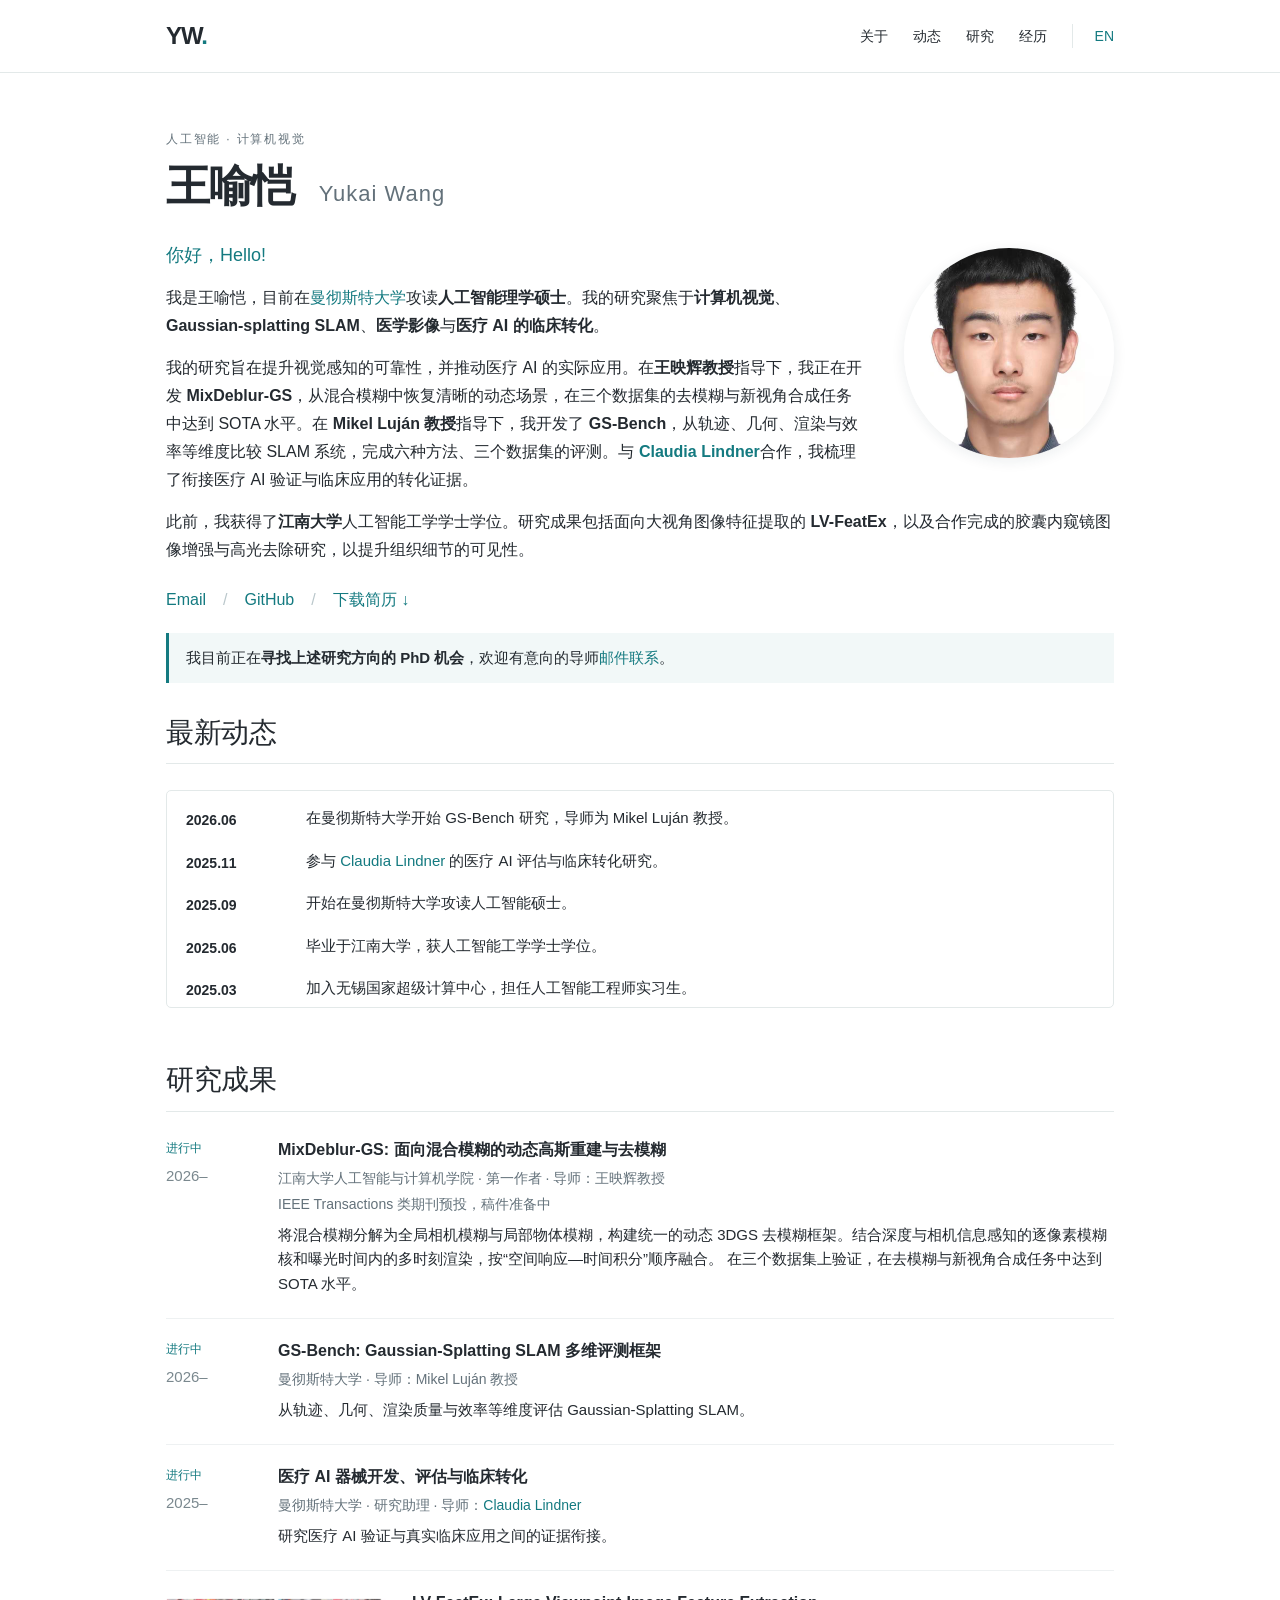
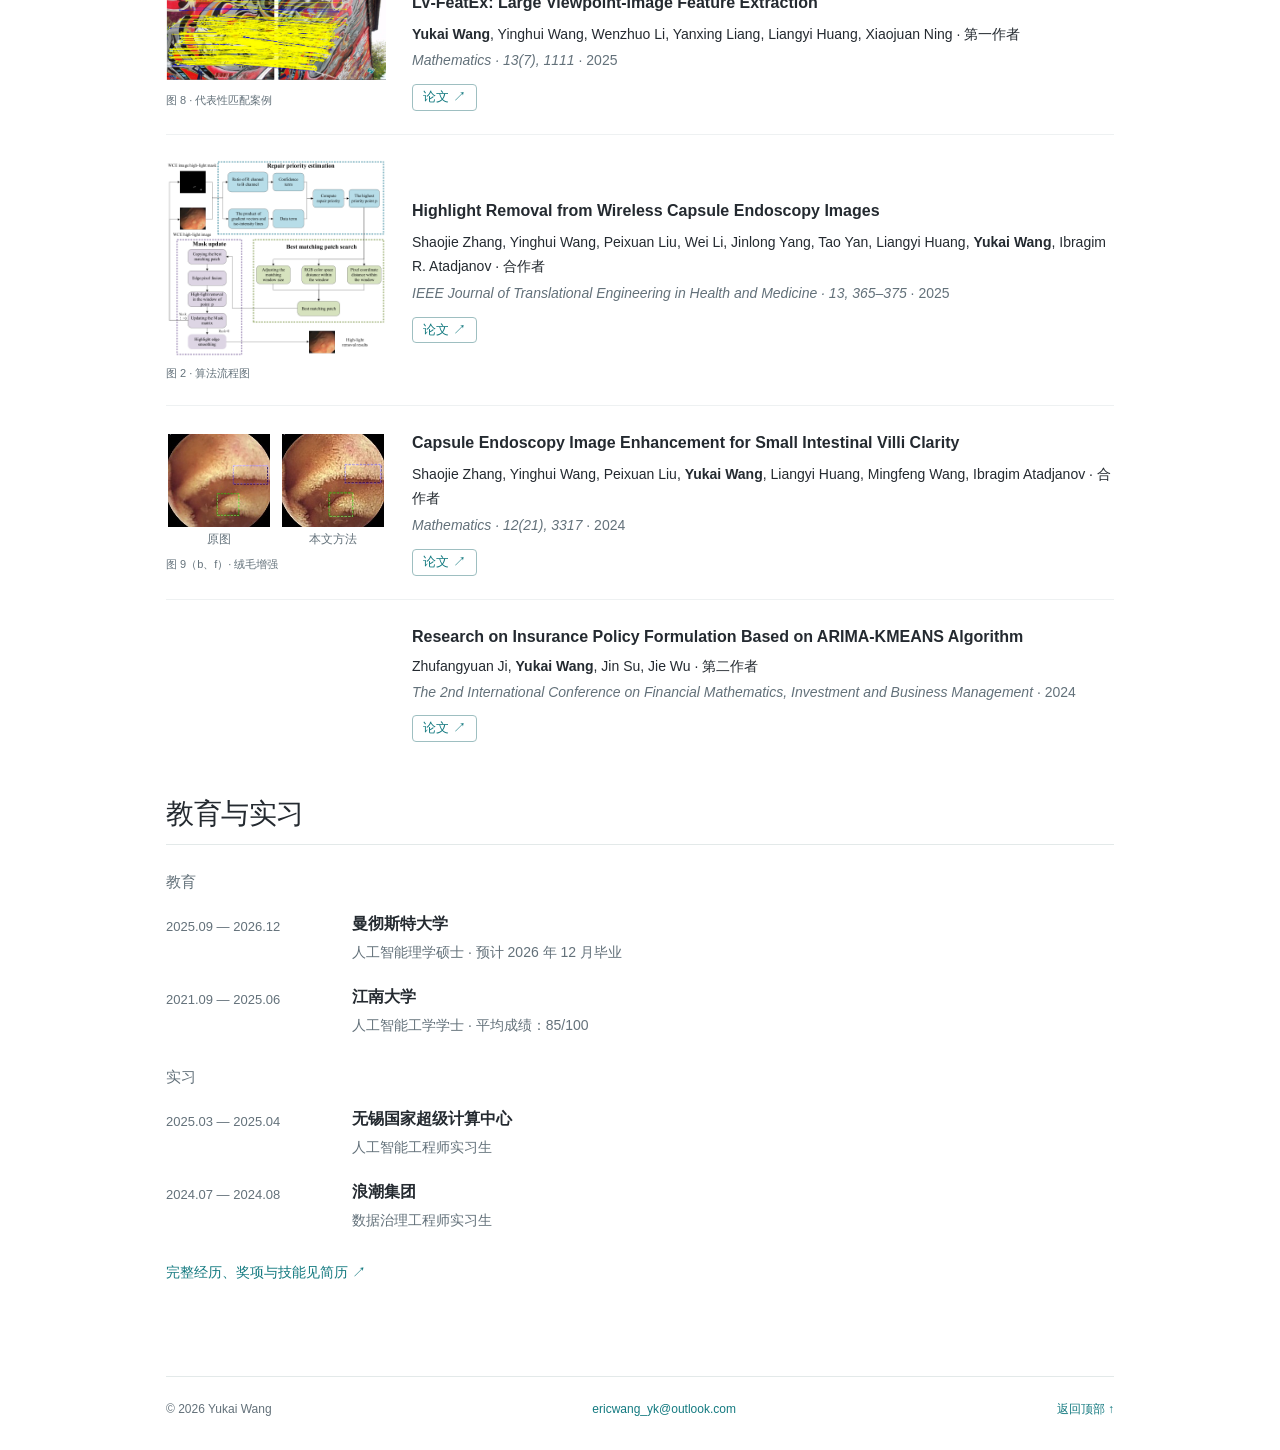
==== zh.html @ 750ab18e "Add ongoing MixDeblur-GS research and update education" ====
<!doctype html>
<html lang="zh-CN"><head><meta charset="utf-8"><meta name="viewport" content="width=device-width, initial-scale=1"><title>王喻恺 | 人工智能</title><meta name="description" content="王喻恺，曼彻斯特大学人工智能硕士在读。研究方向包括计算机视觉、SLAM 评测及医疗 AI。"><meta name="author" content="Yukai Wang"><meta name="theme-color" content="#ffffff"><link rel="icon" href="favicon.svg" type="image/svg+xml"><link rel="stylesheet" href="style.css"><link rel="alternate" hreflang="en" href="https://ericwangyk.github.io/"><link rel="alternate" hreflang="zh-CN" href="https://ericwangyk.github.io/zh.html"><link rel="canonical" href="https://ericwangyk.github.io/zh.html"></head>
<body><a class="skip" href="#main">跳转至正文</a><header class="topbar"><nav aria-label="主导航"><a class="wordmark" href="#about">YW<span>.</span></a><div class="navlinks"><a href="#about">关于</a><a href="#news">动态</a><a href="#publications">研究</a><a href="#experience">经历</a><a class="language" href="index.html" lang="en" aria-label="Switch to English">EN</a></div></nav></header><main id="main"><section id="about" class="intro"><div class="heading"><p class="eyebrow">人工智能 · 计算机视觉</p><h1><strong>王喻恺</strong> <span class="native">Yukai Wang</span></h1></div>
 <img class="portrait" src="portrait.jpg" alt="王喻恺的照片" width="210" height="210">
 <div class="bio"><p class="hello">你好，Hello!</p><p>我是王喻恺，目前在<a href="https://www.manchester.ac.uk/">曼彻斯特大学</a>攻读<strong>人工智能理学硕士</strong>。我的研究聚焦于<strong>计算机视觉</strong>、<strong>Gaussian-splatting SLAM</strong>、<strong>医学影像</strong>与<strong>医疗 AI 的临床转化</strong>。</p>
 <p>我的研究旨在提升视觉感知的可靠性，并推动医疗 AI 的实际应用。在<strong>王映辉教授</strong>指导下，我正在开发 <strong>MixDeblur-GS</strong>，从混合模糊中恢复清晰的动态场景，在三个数据集的去模糊与新视角合成任务中达到 SOTA 水平。在 <strong>Mikel Luján 教授</strong>指导下，我开发了 <strong>GS-Bench</strong>，从轨迹、几何、渲染与效率等维度比较 SLAM 系统，完成六种方法、三个数据集的评测。与 <strong><a href="https://personalpages.manchester.ac.uk/staff/claudia.lindner/">Claudia Lindner</a></strong>合作，我梳理了衔接医疗 AI 验证与临床应用的转化证据。</p>
 <p>此前，我获得了<strong>江南大学</strong>人工智能工学学士学位。研究成果包括面向大视角图像特征提取的 <strong>LV-FeatEx</strong>，以及合作完成的胶囊内窥镜图像增强与高光去除研究，以提升组织细节的可见性。</p></div>
 <div class="contact"><a href="mailto:ericwang_yk@outlook.com">Email</a><span>/</span><a href="https://github.com/Ericwangyk">GitHub</a><span>/</span><a href="Yukai_Wang.pdf" download>下载简历 <span aria-hidden="true">↓</span></a></div>
 <p class="phd-notice">我目前正在<strong>寻找上述研究方向的 PhD 机会</strong>，欢迎有意向的导师<a href="mailto:ericwang_yk@outlook.com">邮件联系</a>。</p></section><section id="news"><h2>最新动态</h2><div class="news-list" tabindex="0" role="region" aria-label="最新动态，可上下滚动"><div class="news-row"><time>2026.06</time><p>在曼彻斯特大学开始 GS-Bench 研究，导师为 Mikel Luján 教授。</p></div><div class="news-row"><time>2025.11</time><p>参与 <a href="https://personalpages.manchester.ac.uk/staff/claudia.lindner/">Claudia Lindner</a> 的医疗 AI 评估与临床转化研究。</p></div><div class="news-row"><time>2025.09</time><p>开始在曼彻斯特大学攻读人工智能硕士。</p></div><div class="news-row"><time>2025.06</time><p>毕业于江南大学，获人工智能工学学士学位。</p></div><div class="news-row"><time>2025.03</time><p>加入无锡国家超级计算中心，担任人工智能工程师实习生。</p></div><div class="news-row"><time>2024.07</time><p>加入浪潮集团，担任数据治理工程师实习生。</p></div></div></section><section id="publications"><h2>研究成果</h2><span id="research" class="anchor"></span><article class="publication"><div class="research-label"><span>进行中</span><time>2026–</time></div><div><h3>MixDeblur-GS: 面向混合模糊的动态高斯重建与去模糊</h3><p class="meta">江南大学人工智能与计算机学院 · 第一作者 · 导师：王映辉教授</p><p class="meta">IEEE Transactions 类期刊预投，稿件准备中</p><p class="research-brief">将混合模糊分解为全局相机模糊与局部物体模糊，构建统一的动态 3DGS 去模糊框架。结合深度与相机信息感知的逐像素模糊核和曝光时间内的多时刻渲染，按“空间响应—时间积分”顺序融合。 在三个数据集上验证，在去模糊与新视角合成任务中达到 SOTA 水平。</p></div></article><article class="publication"><div class="research-label"><span>进行中</span><time>2026–</time></div><div><h3>GS-Bench: Gaussian-Splatting SLAM 多维评测框架</h3><p class="meta">曼彻斯特大学 · 导师：Mikel Luján 教授</p><p class="research-brief">从轨迹、几何、渲染质量与效率等维度评估 Gaussian-Splatting SLAM。</p></div></article><article class="publication"><div class="research-label"><span>进行中</span><time>2025–</time></div><div><h3>医疗 AI 器械开发、评估与临床转化</h3><p class="meta">曼彻斯特大学 · 研究助理 · 导师：<a href="https://personalpages.manchester.ac.uk/staff/claudia.lindner/">Claudia Lindner</a></p><p class="research-brief">研究医疗 AI 验证与真实临床应用之间的证据衔接。</p></div></article><article class="publication illustrated"><figure class="paper-figure"><a href="lv-featex.png" target="_blank" rel="noopener" aria-label="查看大图：不同视角下的特征匹配"><img src="lv-teaser.png" alt="LV-FeatEx 在不同视角下匹配同一涂鸦场景" loading="lazy" width="550" height="205"></a><figcaption><a href="https://www.mdpi.com/2227-7390/13/7/1111">图 8 · 代表性匹配案例</a></figcaption></figure><div><h3><a href="https://doi.org/10.3390/math13071111">LV-FeatEx: Large Viewpoint-Image Feature Extraction</a></h3><p class="authors"><strong>Yukai Wang</strong>, Yinghui Wang, Wenzhuo Li, Yanxing Liang, Liangyi Huang, Xiaojuan Ning · 第一作者</p><p class="meta"><em>Mathematics · 13(7), 1111</em> · 2025</p><a class="paper-link" href="https://doi.org/10.3390/math13071111">论文 ↗</a></div></article><article class="publication illustrated"><figure class="paper-figure"><a href="highlight-flow.png" target="_blank" rel="noopener" aria-label="查看大图：内窥镜高光去除方法对比"><img src="highlight-flow.png" alt="胶囊内窥镜高光去除算法流程图" loading="lazy" width="1016" height="912"></a><figcaption><a href="https://doi.org/10.1109/JTEHM.2025.3591236">图 2 · 算法流程图</a></figcaption></figure><div><h3><a href="https://doi.org/10.1109/JTEHM.2025.3591236">Highlight Removal from Wireless Capsule Endoscopy Images</a></h3><p class="authors">Shaojie Zhang, Yinghui Wang, Peixuan Liu, Wei Li, Jinlong Yang, Tao Yan, Liangyi Huang, <strong>Yukai Wang</strong>, Ibragim R. Atadjanov · 合作者</p><p class="meta"><em>IEEE Journal of Translational Engineering in Health and Medicine · 13, 365–375</em> · 2025</p><a class="paper-link" href="https://doi.org/10.1109/JTEHM.2025.3591236">论文 ↗</a></div></article><article class="publication illustrated"><figure class="paper-figure"><a href="villi.png" target="_blank" rel="noopener" aria-label="查看大图：小肠绒毛原始图像与增强结果"><span class="preview-pair"><span class="preview-panel"><img src="villi-before.png" alt="原图" loading="lazy"><span>原图</span></span><span class="preview-panel"><img src="villi-after.png" alt="本文方法" loading="lazy"><span>本文方法</span></span></span></a><figcaption><a href="https://doi.org/10.3390/math12213317">图 9（b、f）· 绒毛增强</a></figcaption></figure><div><h3><a href="https://www.mdpi.com/2227-7390/12/21/3317">Capsule Endoscopy Image Enhancement for Small Intestinal Villi Clarity</a></h3><p class="authors">Shaojie Zhang, Yinghui Wang, Peixuan Liu, <strong>Yukai Wang</strong>, Liangyi Huang, Mingfeng Wang, Ibragim Atadjanov · 合作者</p><p class="meta"><em>Mathematics · 12(21), 3317</em> · 2024</p><a class="paper-link" href="https://www.mdpi.com/2227-7390/12/21/3317">论文 ↗</a></div></article><article class="publication text-only"><div><h3><a href="https://doi.org/10.54097/491e2j22">Research on Insurance Policy Formulation Based on ARIMA-KMEANS Algorithm</a></h3><p class="authors">Zhufangyuan Ji, <strong>Yukai Wang</strong>, Jin Su, Jie Wu · 第二作者</p><p class="meta"><em>The 2nd International Conference on Financial Mathematics, Investment and Business Management</em> · 2024</p><a class="paper-link" href="https://doi.org/10.54097/491e2j22">论文 ↗</a></div></article></section><section id="experience"><h2>教育与实习</h2><h3 class="group-heading">教育</h3><article class="timeline-row compact"><time>2025.09 — 2026.12</time><div><h3>曼彻斯特大学</h3><p class="meta">人工智能理学硕士 · 预计 2026 年 12 月毕业</p></div></article><article class="timeline-row compact"><time>2021.09 — 2025.06</time><div><h3>江南大学</h3><p class="meta">人工智能工学学士 · 平均成绩：85/100</p></div></article><h3 class="group-heading">实习</h3><article class="timeline-row compact"><time>2025.03 — 2025.04</time><div><h3>无锡国家超级计算中心</h3><p class="meta">人工智能工程师实习生</p></div></article><article class="timeline-row compact"><time>2024.07 — 2024.08</time><div><h3>浪潮集团</h3><p class="meta">数据治理工程师实习生</p></div></article><p class="cv-note"><a href="Yukai_Wang.pdf">完整经历、奖项与技能见简历 ↗</a></p></section></main><footer><span>© 2026 Yukai Wang</span><a href="mailto:ericwang_yk@outlook.com">ericwang_yk@outlook.com</a><a href="#about">返回顶部 ↑</a></footer></body></html>
---- style.css ----
:root{--ink:#242a30;--muted:#63717a;--accent:#147a80;--line:#e3e9e9;--soft:#f2f8f8}*{box-sizing:border-box}html{scroll-behavior:smooth;scroll-padding-top:100px}body{margin:0;background:white;color:var(--ink);font-family:-apple-system,BlinkMacSystemFont,"Segoe UI",Arial,"PingFang SC","Microsoft YaHei",sans-serif;font-size:16px;line-height:1.75}a{color:var(--accent);text-decoration:none;text-underline-offset:4px}a:hover{text-decoration:underline}a:focus-visible,summary:focus-visible{outline:2px solid var(--accent);outline-offset:5px;border-radius:2px}.topbar{position:sticky;top:0;background:rgba(255,255,255,.97);border-bottom:1px solid var(--line);z-index:10}.topbar nav{max-width:1020px;margin:auto;padding:15px 36px;display:flex;justify-content:space-between;align-items:center;gap:24px}.wordmark{font-size:24px;font-weight:750;letter-spacing:-1px;color:var(--ink)}.wordmark span{color:var(--accent)}.navlinks{display:flex;gap:25px;align-items:center}.navlinks a{font-size:14px;color:var(--ink)}.navlinks .language{color:var(--accent);border-left:1px solid var(--line);padding-left:22px}main{max-width:1020px;margin:auto;padding:56px 36px 38px}section{margin-bottom:54px}h1{font-size:44px;font-weight:350;line-height:1.25;letter-spacing:-1.4px;margin:8px 0 27px}h1 strong{font-weight:700}.native{font-size:22px;letter-spacing:1px;color:var(--muted);font-weight:400;margin-left:14px}.eyebrow{font-size:12px;letter-spacing:1.8px;color:var(--muted);margin:0}h2{font-size:28px;line-height:1.3;font-weight:500;letter-spacing:-.5px;margin:0 0 26px;padding-bottom:12px;border-bottom:1px solid var(--line)}h3{font-size:17px;line-height:1.5;font-weight:650;margin:0 0 5px}p{margin:0 0 14px}.portrait{float:right;width:210px;height:210px;object-fit:cover;object-position:center 28%;border-radius:50%;margin:8px 0 25px 38px;box-shadow:0 3px 14px #172d3915}.hello{color:var(--accent);font-size:18px;margin-bottom:12px}.bio strong{font-weight:600}.contact{clear:both;display:flex;gap:17px;align-items:center;padding:8px 0 19px}.contact>span{color:#bac7cb}.opportunity{background:var(--soft);border-left:3px solid var(--accent);padding:14px 19px;font-size:15px;margin:0}.research-row{display:grid;grid-template-columns:158px 1fr;gap:28px;margin-bottom:31px}.row-aside{padding-top:4px}.tag{display:block;color:var(--accent);font-size:16px;font-weight:650;margin-bottom:8px}.row-aside time,time{font-size:13px;color:var(--muted);white-space:nowrap}.research-row p{margin-bottom:9px}.meta{color:var(--muted);font-size:14px;line-height:1.65}.research-row .meta{margin-bottom:12px}.publication{display:grid;grid-template-columns:68px 1fr;gap:18px;padding:0 0 23px;margin-bottom:23px;border-bottom:1px solid #eef1f2}.publication:last-child{border:0;margin-bottom:0;padding-bottom:0}.publication time{font-size:17px;color:#7a888e;padding-top:1px}.publication h3 a{color:var(--ink)}.publication h3 a:hover{color:var(--accent)}.publication p{margin:3px 0}.authors{font-size:14px}.paper-link{display:inline-block;border:1px solid #9ebfc1;border-radius:4px;padding:1px 10px;font-size:12px;margin-top:8px}.timeline-row{display:grid;grid-template-columns:158px 1fr;gap:28px;margin-bottom:27px}.timeline-row time{padding-top:4px}.timeline-row p{margin-bottom:5px}.role{color:var(--accent);font-size:14px}details{font-size:14px;color:var(--muted);margin-top:8px}summary{width:fit-content;cursor:pointer;color:var(--accent)}details p{margin-top:8px!important}.awards{padding-left:21px}.awards li{padding-left:5px;margin-bottom:10px}.skills{display:grid;grid-template-columns:1fr 1fr;gap:30px}.skills h3{font-size:15px;color:var(--muted);font-weight:500}.skills p{margin:4px 0}footer{max-width:948px;border-top:1px solid var(--line);margin:0 auto;padding:22px 0 30px;display:flex;justify-content:space-between;gap:15px;color:var(--muted);font-size:12px}.skip{position:fixed;left:10px;top:-80px;padding:12px;background:white;z-index:20}.skip:focus{top:10px}::selection{background:#c7e5e5}@media(max-width:720px){.topbar nav{padding:12px 22px;gap:14px}.navlinks{gap:16px}.navlinks .language{padding-left:14px}main{padding:36px 24px 15px}h1{font-size:36px}.native{font-size:18px}.portrait{width:152px;height:152px;margin-left:23px}.research-row,.timeline-row{grid-template-columns:1fr;gap:9px}.row-aside{display:flex;align-items:center;gap:18px}.tag{margin:0}.research-row{margin-bottom:32px}.timeline-row{margin-bottom:24px}section{margin-bottom:42px}footer{margin:0 24px;flex-wrap:wrap}.eyebrow{font-size:11px;letter-spacing:1.1px}}@media(max-width:460px){.navlinks{gap:12px}.navlinks a{font-size:12px}.navlinks .language{padding-left:11px}.wordmark{font-size:21px}.topbar nav{padding:12px 16px}.portrait{float:none;display:block;width:156px;height:156px;margin:0 0 23px}.heading{margin-bottom:15px}h1{margin-bottom:20px}.skills{grid-template-columns:1fr;gap:16px}h2{font-size:25px}.publication{grid-template-columns:44px 1fr;gap:12px}.opportunity{padding:12px 15px}.contact{gap:13px;font-size:15px}}@media(prefers-reduced-motion:reduce){html{scroll-behavior:auto}}@media print{.topbar,.skip,.contact,footer{display:none}main{padding:0}section{break-inside:avoid}a{color:inherit}body{font-size:11pt}}

/* Concise academic homepage */
.intro{margin-bottom:32px}.news-list{margin-bottom:4px}.news-row{display:grid;grid-template-columns:100px 1fr;gap:20px;margin-bottom:11px}.news-row time{font-size:14px;color:var(--ink);padding-top:2px}.news-row p{margin:0;font-size:15px;line-height:1.65}.research-label{display:flex;flex-direction:column;gap:3px}.research-label span{font-size:12px;color:var(--accent)}.research-label time{font-size:15px}.research-brief{font-size:15px;line-height:1.65;margin-top:7px!important}.publication{grid-template-columns:90px 1fr;gap:22px;padding-bottom:18px;margin-bottom:20px}.publication h3{font-size:16px}.group-heading{font-size:15px;color:var(--muted);font-weight:500;margin:24px 0 18px}.compact{margin-bottom:16px}.compact h3{font-size:16px}.cv-note{margin-top:23px;font-size:14px}.anchor{scroll-margin-top:100px}.paper-link{font-size:13px}
@media(max-width:460px){.news-row{grid-template-columns:68px 1fr;gap:14px}.news-row time{font-size:12px}.publication{grid-template-columns:55px 1fr;gap:14px}.research-label span{font-size:12px}.research-label time{font-size:13px}.news-row p{font-size:15px}}

/* Research profile and scrollable news */
.bio strong{font-weight:700}.phd-notice{clear:both;border-left:3px solid var(--accent);background:var(--soft);padding:12px 17px;margin:0 0 28px;font-size:15px}.news-list{max-height:218px;overflow-y:scroll;padding:15px 19px 6px;border:1px solid var(--line);border-radius:5px;scrollbar-width:thin;scrollbar-color:#8babad #f4f7f7;scrollbar-gutter:stable;overscroll-behavior-y:contain}.news-list:focus-visible{outline:2px solid var(--accent);outline-offset:4px}.news-row{margin-bottom:16px}.news-row time{font-weight:550}.news-list::-webkit-scrollbar{width:7px}.news-list::-webkit-scrollbar-thumb{background:#8babad;border-radius:8px}.news-list::-webkit-scrollbar-track{background:#f4f7f7}

/* Original-paper thumbnails, academic list layout */
.publication.illustrated{grid-template-columns:220px minmax(0,1fr);gap:26px;align-items:center;padding-bottom:23px;margin-bottom:25px}.paper-figure{margin:0;min-width:0}.paper-figure>a{display:flex;align-items:center;justify-content:center;height:146px;border:1px solid var(--line);border-radius:5px;background:#fff;overflow:hidden}.paper-figure img{width:100%;height:100%;object-fit:contain;padding:5px;transition:transform .18s ease}.paper-figure>a:hover img{transform:scale(1.025)}.paper-figure figcaption{font-size:11px;line-height:1.4;margin-top:6px}.paper-figure figcaption a{color:var(--muted)}.illustrated h3{line-height:1.5}.illustrated .authors{margin-top:7px}.illustrated .paper-link{margin-top:9px}@media(max-width:720px){.publication.illustrated{grid-template-columns:160px minmax(0,1fr);gap:18px}.paper-figure>a{height:116px}}@media(max-width:520px){.publication.illustrated{grid-template-columns:1fr;gap:14px}.paper-figure{width:min(100%,260px)}.paper-figure>a{height:165px}.paper-figure figcaption{font-size:12px}}@media(prefers-reduced-motion:reduce){.paper-figure img{transition:none}}

/* Representative results: large subjects, simple comparisons, no thumbnail card. */
.paper-figure>a{height:auto;min-height:90px;border:0;border-radius:0;overflow:visible;background:transparent}
.paper-figure img{display:block;width:100%;height:auto;padding:0;object-fit:contain}
.paper-figure>a:hover img{transform:none}
.preview-pair{display:grid;grid-template-columns:1fr 1fr;gap:8px;width:100%;align-items:start}
.preview-panel{display:block;text-align:center;min-width:0}
.preview-panel>span{display:block;margin-top:5px;font-size:12px;color:var(--muted);line-height:1.3}
.preview-panel img{aspect-ratio:1.14;object-fit:contain}
.paper-figure figcaption{margin-top:9px}
.publication.text-only{grid-template-columns:minmax(0,1fr);padding-left:246px}
@media(max-width:720px){.publication.text-only{padding-left:178px}}
@media(max-width:520px){.publication.text-only{padding-left:0}.paper-figure>a{height:auto;min-height:0}.paper-figure{width:min(100%,280px)}}
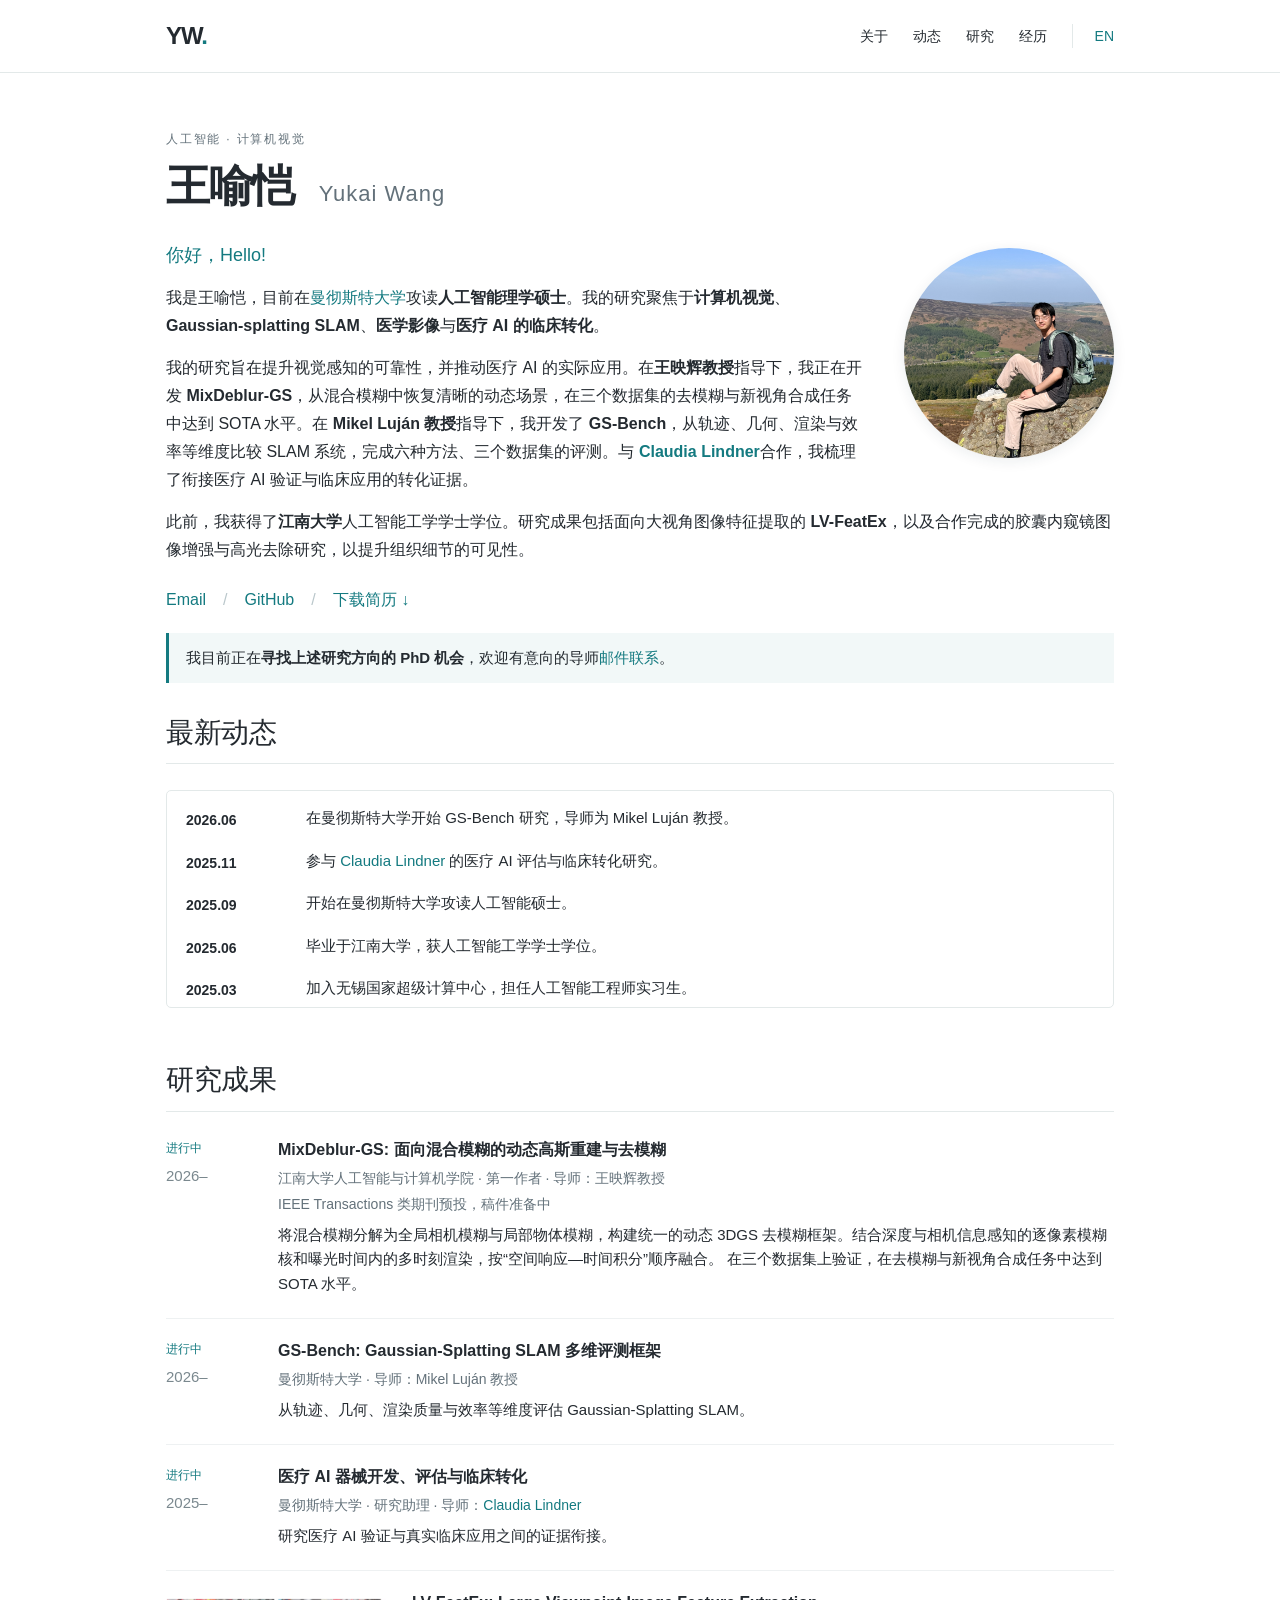
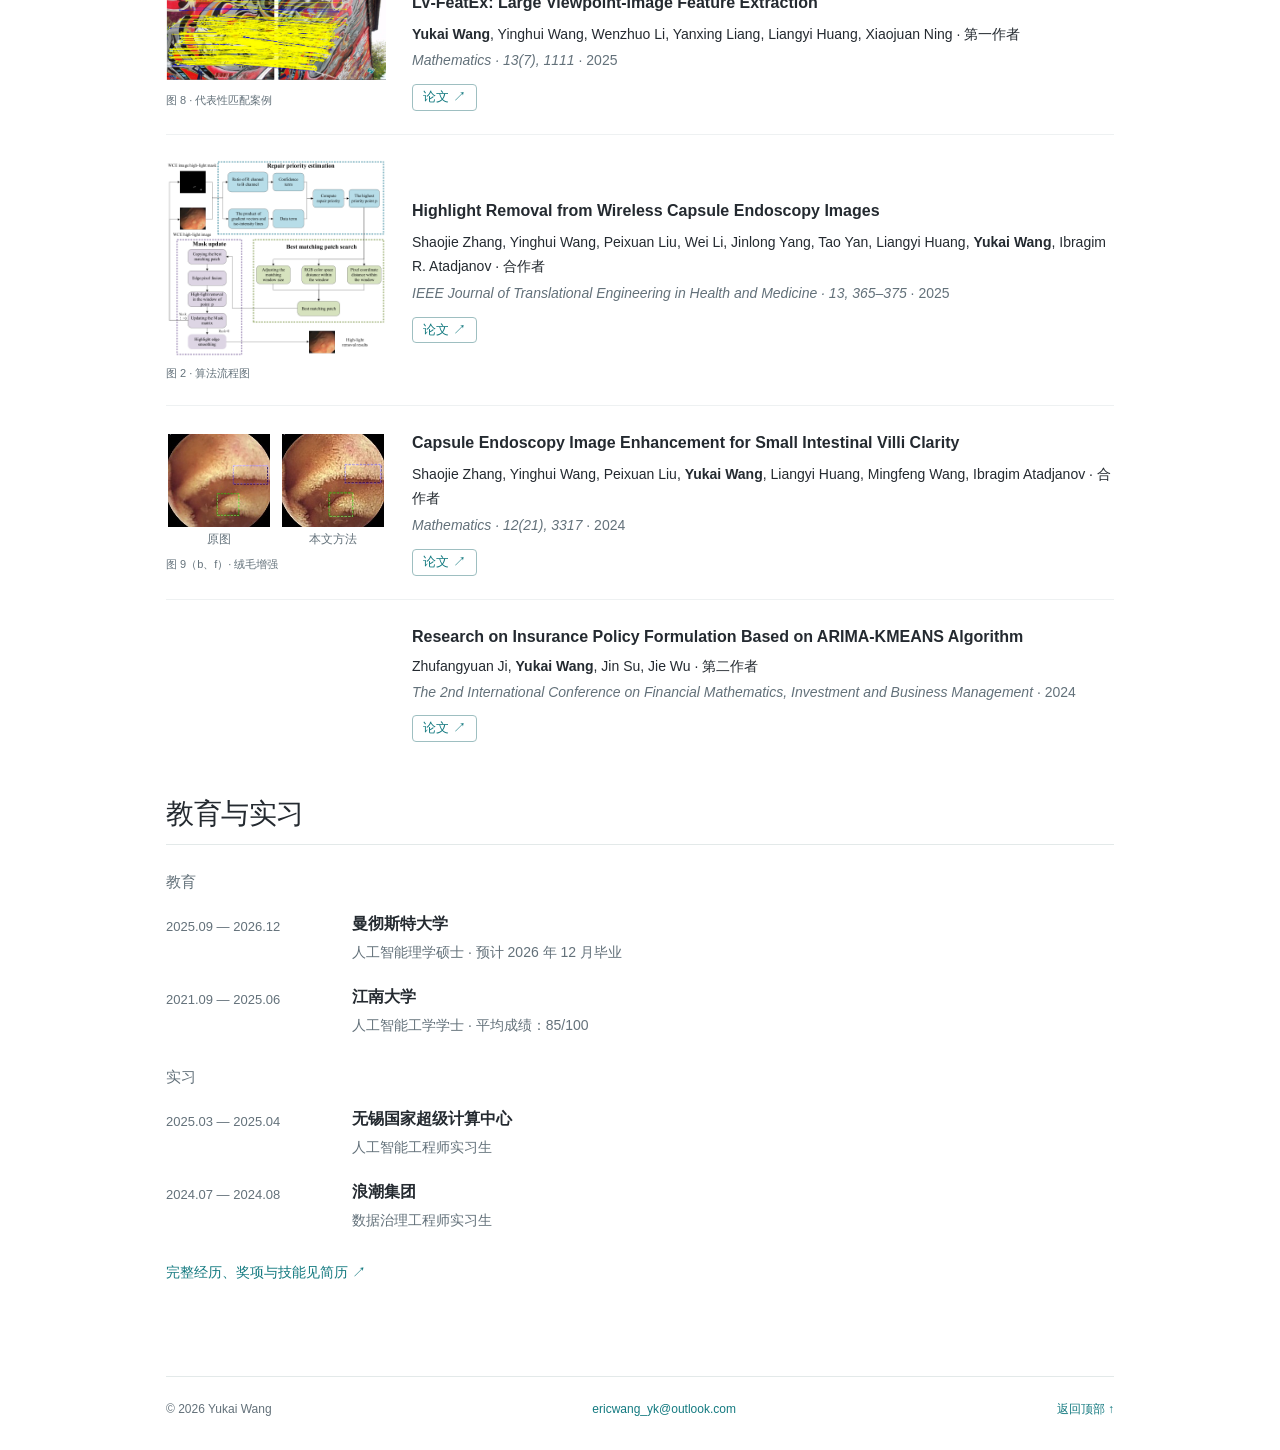
==== commit 3c06e1aa: "Add hover flip between outdoor portrait and headshot" ====
--- a/zh.html
+++ b/zh.html
@@ -1,7 +1,7 @@
 <!doctype html>
 <html lang="zh-CN"><head><meta charset="utf-8"><meta name="viewport" content="width=device-width, initial-scale=1"><title>王喻恺 | 人工智能</title><meta name="description" content="王喻恺，曼彻斯特大学人工智能硕士在读。研究方向包括计算机视觉、SLAM 评测及医疗 AI。"><meta name="author" content="Yukai Wang"><meta name="theme-color" content="#ffffff"><link rel="icon" href="favicon.svg" type="image/svg+xml"><link rel="stylesheet" href="style.css"><link rel="alternate" hreflang="en" href="https://ericwangyk.github.io/"><link rel="alternate" hreflang="zh-CN" href="https://ericwangyk.github.io/zh.html"><link rel="canonical" href="https://ericwangyk.github.io/zh.html"></head>
 <body><a class="skip" href="#main">跳转至正文</a><header class="topbar"><nav aria-label="主导航"><a class="wordmark" href="#about">YW<span>.</span></a><div class="navlinks"><a href="#about">关于</a><a href="#news">动态</a><a href="#publications">研究</a><a href="#experience">经历</a><a class="language" href="index.html" lang="en" aria-label="Switch to English">EN</a></div></nav></header><main id="main"><section id="about" class="intro"><div class="heading"><p class="eyebrow">人工智能 · 计算机视觉</p><h1><strong>王喻恺</strong> <span class="native">Yukai Wang</span></h1></div>
- <img class="portrait" src="portrait.jpg" alt="王喻恺的照片" width="210" height="210">
+ <div class="portrait portrait-flip" tabindex="0" role="img" aria-label="王喻恺的户外照片；鼠标悬停或键盘聚焦可翻转查看大头照。"><div class="portrait-inner"><img class="portrait-face portrait-front" src="portrait-outdoor.jpg" alt="" aria-hidden="true" width="210" height="210"><img class="portrait-face portrait-back" src="portrait.jpg" alt="" aria-hidden="true" width="210" height="210"></div></div>
  <div class="bio"><p class="hello">你好，Hello!</p><p>我是王喻恺，目前在<a href="https://www.manchester.ac.uk/">曼彻斯特大学</a>攻读<strong>人工智能理学硕士</strong>。我的研究聚焦于<strong>计算机视觉</strong>、<strong>Gaussian-splatting SLAM</strong>、<strong>医学影像</strong>与<strong>医疗 AI 的临床转化</strong>。</p>
  <p>我的研究旨在提升视觉感知的可靠性，并推动医疗 AI 的实际应用。在<strong>王映辉教授</strong>指导下，我正在开发 <strong>MixDeblur-GS</strong>，从混合模糊中恢复清晰的动态场景，在三个数据集的去模糊与新视角合成任务中达到 SOTA 水平。在 <strong>Mikel Luján 教授</strong>指导下，我开发了 <strong>GS-Bench</strong>，从轨迹、几何、渲染与效率等维度比较 SLAM 系统，完成六种方法、三个数据集的评测。与 <strong><a href="https://personalpages.manchester.ac.uk/staff/claudia.lindner/">Claudia Lindner</a></strong>合作，我梳理了衔接医疗 AI 验证与临床应用的转化证据。</p>
  <p>此前，我获得了<strong>江南大学</strong>人工智能工学学士学位。研究成果包括面向大视角图像特征提取的 <strong>LV-FeatEx</strong>，以及合作完成的胶囊内窥镜图像增强与高光去除研究，以提升组织细节的可见性。</p></div>
--- a/style.css
+++ b/style.css
@@ -22,3 +22,14 @@
 .publication.text-only{grid-template-columns:minmax(0,1fr);padding-left:246px}
 @media(max-width:720px){.publication.text-only{padding-left:178px}}
 @media(max-width:520px){.publication.text-only{padding-left:0}.paper-figure>a{height:auto;min-height:0}.paper-figure{width:min(100%,280px)}}
+
+/* Flip portrait */
+.portrait-flip{perspective:1000px;box-shadow:none;cursor:default}
+.portrait-inner{position:relative;width:100%;height:100%;transform-style:preserve-3d;transition:transform .65s cubic-bezier(.2,.7,.2,1)}
+.portrait-face{position:absolute;inset:0;display:block;width:100%;height:100%;object-fit:cover;border-radius:50%;backface-visibility:hidden;-webkit-backface-visibility:hidden;box-shadow:0 3px 14px #172d3915}
+.portrait-front{object-position:85% center;transform:rotateY(0deg)}
+.portrait-back{object-position:center 28%;transform:rotateY(180deg)}
+.portrait-flip:hover .portrait-inner,.portrait-flip:focus-visible .portrait-inner{transform:rotateY(180deg)}
+.portrait-flip:focus-visible{outline:2px solid var(--accent);outline-offset:6px}
+@media(prefers-reduced-motion:reduce){.portrait-inner{transition:none}}
+@media print{.portrait-flip .portrait-inner{transform:none}}
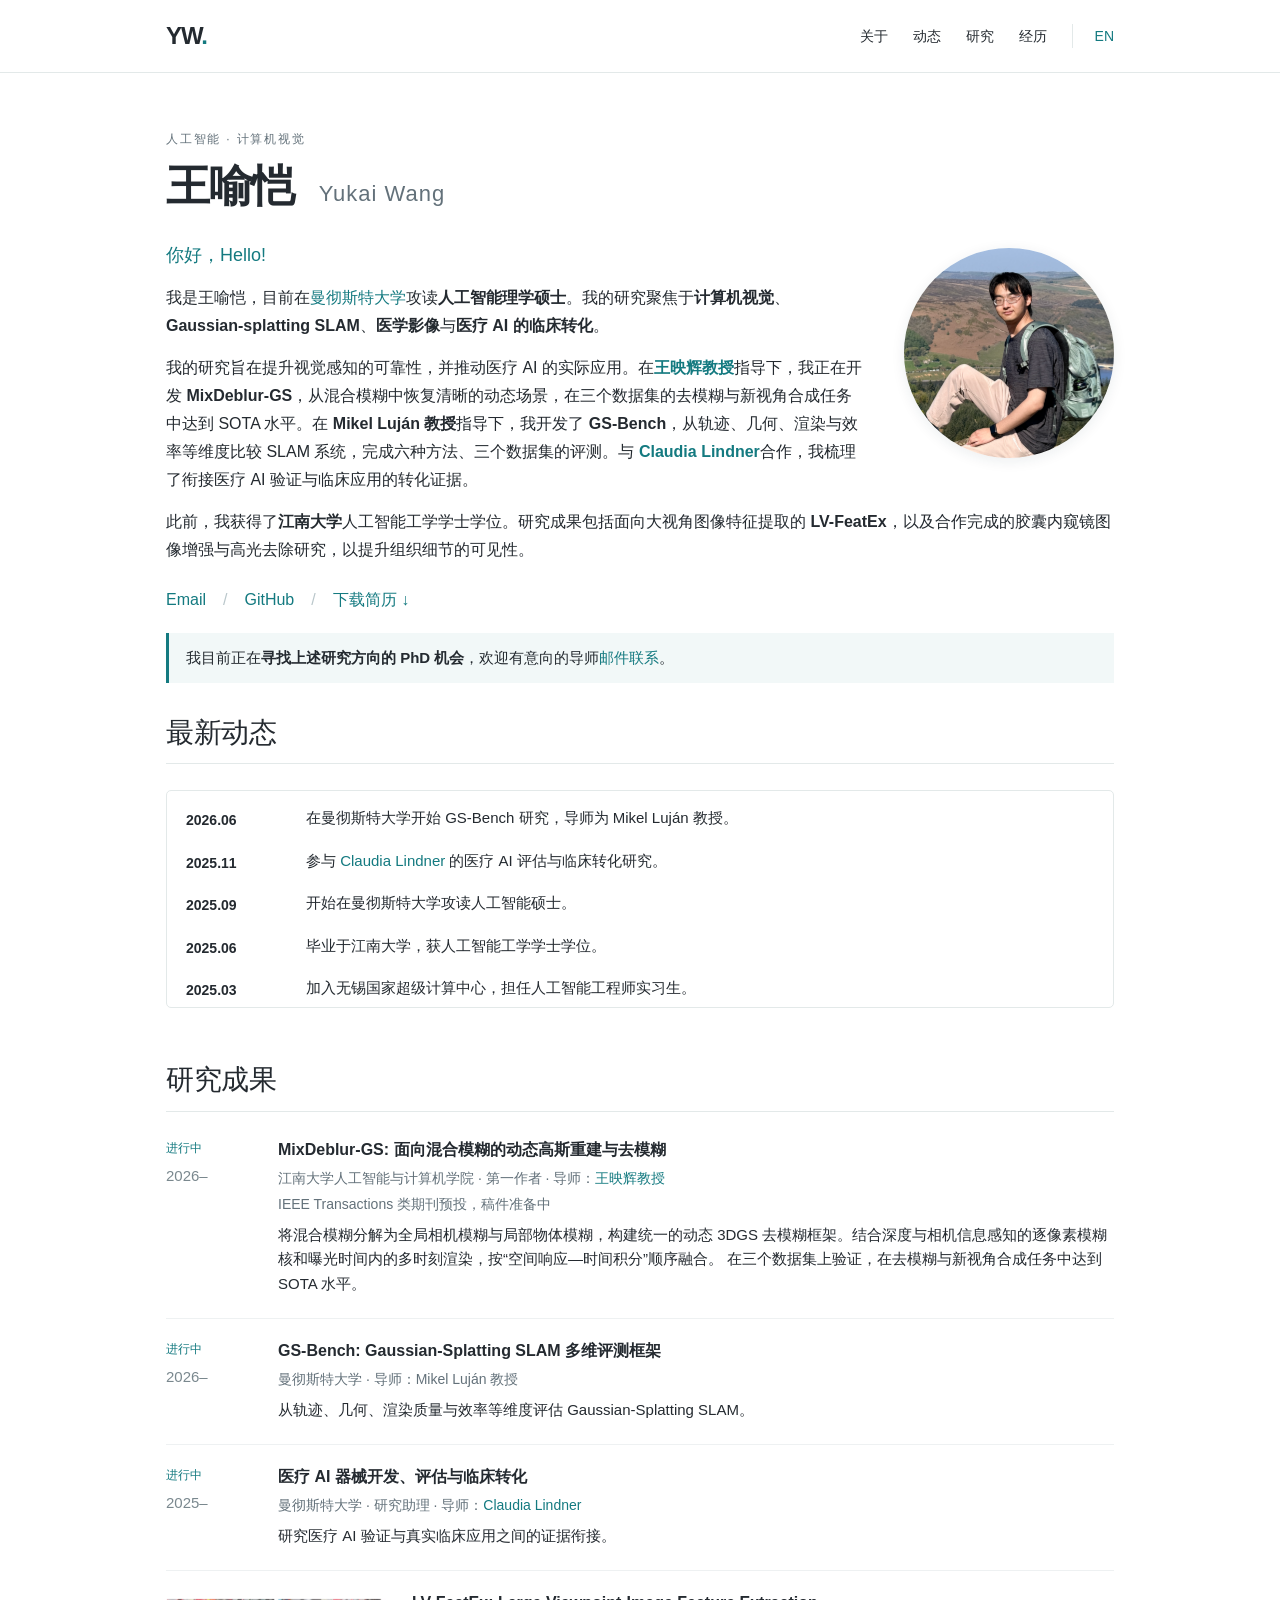
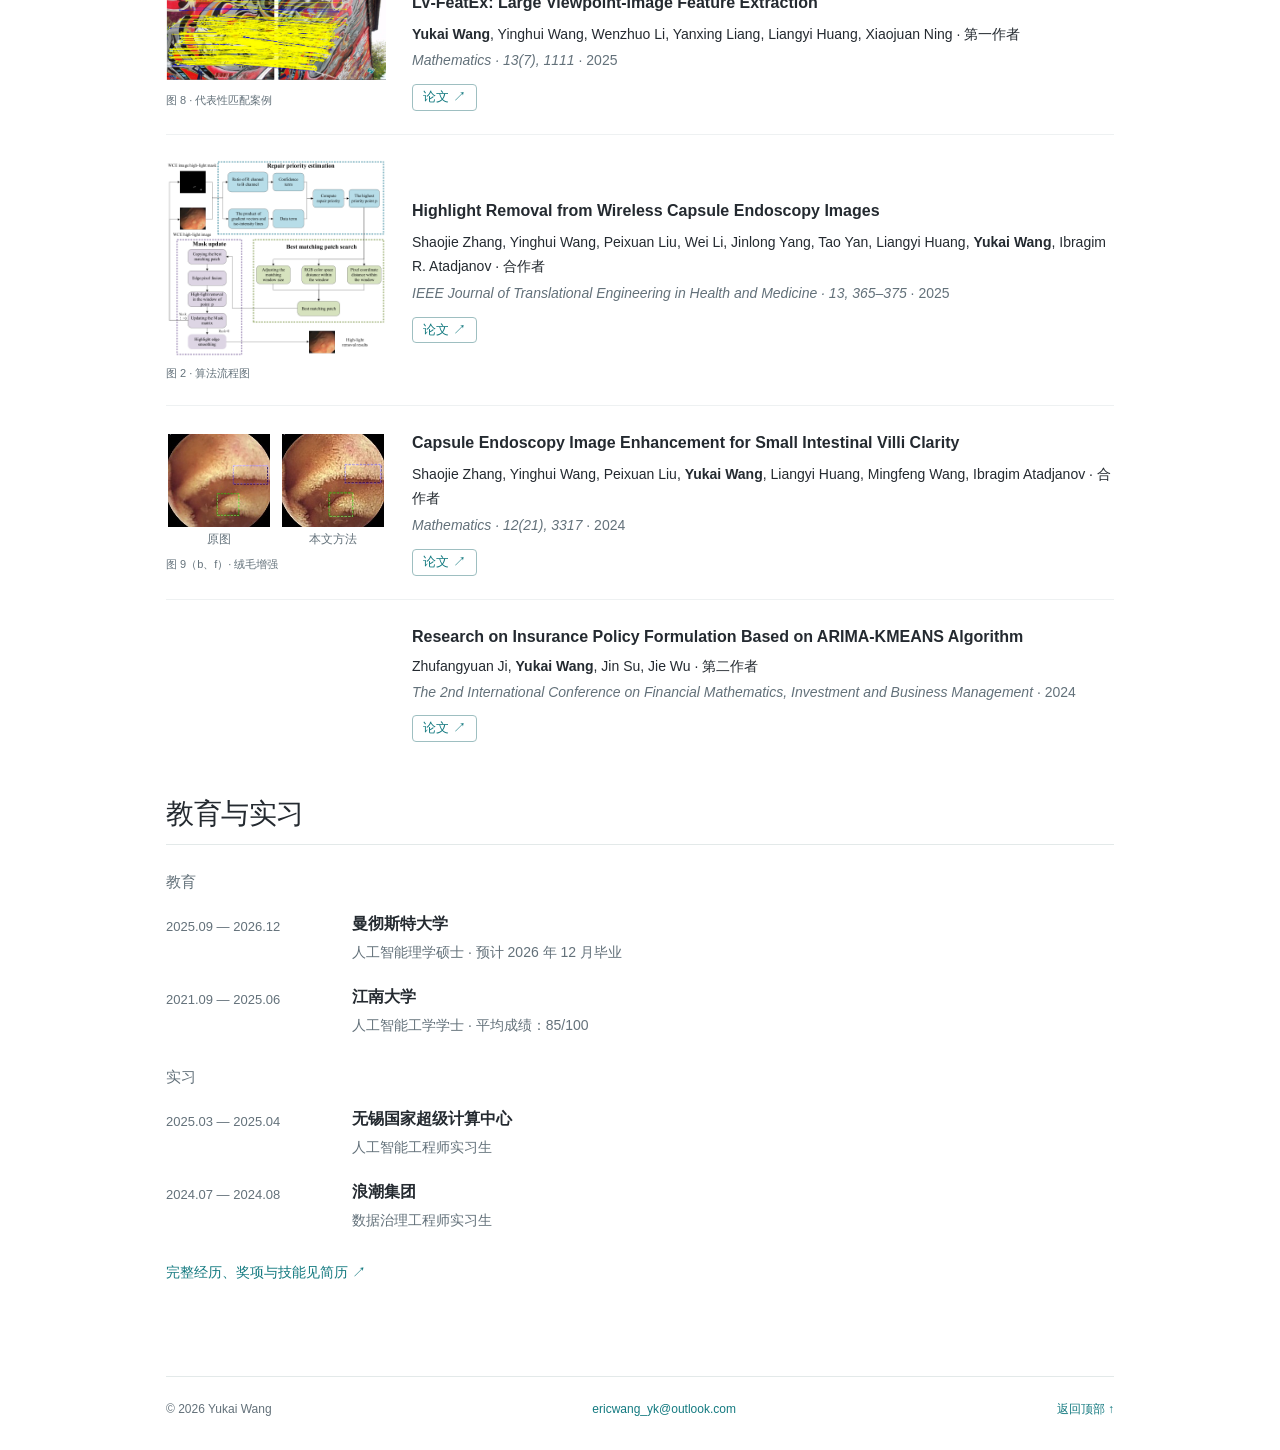
==== commit ea8ce94b: "Focus outdoor portrait on subject and link supervisor homepage" ====
--- a/zh.html
+++ b/zh.html
@@ -1,9 +1,9 @@
 <!doctype html>
 <html lang="zh-CN"><head><meta charset="utf-8"><meta name="viewport" content="width=device-width, initial-scale=1"><title>王喻恺 | 人工智能</title><meta name="description" content="王喻恺，曼彻斯特大学人工智能硕士在读。研究方向包括计算机视觉、SLAM 评测及医疗 AI。"><meta name="author" content="Yukai Wang"><meta name="theme-color" content="#ffffff"><link rel="icon" href="favicon.svg" type="image/svg+xml"><link rel="stylesheet" href="style.css"><link rel="alternate" hreflang="en" href="https://ericwangyk.github.io/"><link rel="alternate" hreflang="zh-CN" href="https://ericwangyk.github.io/zh.html"><link rel="canonical" href="https://ericwangyk.github.io/zh.html"></head>
 <body><a class="skip" href="#main">跳转至正文</a><header class="topbar"><nav aria-label="主导航"><a class="wordmark" href="#about">YW<span>.</span></a><div class="navlinks"><a href="#about">关于</a><a href="#news">动态</a><a href="#publications">研究</a><a href="#experience">经历</a><a class="language" href="index.html" lang="en" aria-label="Switch to English">EN</a></div></nav></header><main id="main"><section id="about" class="intro"><div class="heading"><p class="eyebrow">人工智能 · 计算机视觉</p><h1><strong>王喻恺</strong> <span class="native">Yukai Wang</span></h1></div>
- <div class="portrait portrait-flip" tabindex="0" role="img" aria-label="王喻恺的户外照片；鼠标悬停或键盘聚焦可翻转查看大头照。"><div class="portrait-inner"><img class="portrait-face portrait-front" src="portrait-outdoor.jpg" alt="" aria-hidden="true" width="210" height="210"><img class="portrait-face portrait-back" src="portrait.jpg" alt="" aria-hidden="true" width="210" height="210"></div></div>
+ <div class="portrait portrait-flip" tabindex="0" role="img" aria-label="王喻恺的户外照片；鼠标悬停或键盘聚焦可翻转查看大头照。"><div class="portrait-inner"><span class="portrait-face portrait-front"><img src="portrait-outdoor.jpg" alt="" aria-hidden="true" width="210" height="210"></span><img class="portrait-face portrait-back" src="portrait.jpg" alt="" aria-hidden="true" width="210" height="210"></div></div>
  <div class="bio"><p class="hello">你好，Hello!</p><p>我是王喻恺，目前在<a href="https://www.manchester.ac.uk/">曼彻斯特大学</a>攻读<strong>人工智能理学硕士</strong>。我的研究聚焦于<strong>计算机视觉</strong>、<strong>Gaussian-splatting SLAM</strong>、<strong>医学影像</strong>与<strong>医疗 AI 的临床转化</strong>。</p>
- <p>我的研究旨在提升视觉感知的可靠性，并推动医疗 AI 的实际应用。在<strong>王映辉教授</strong>指导下，我正在开发 <strong>MixDeblur-GS</strong>，从混合模糊中恢复清晰的动态场景，在三个数据集的去模糊与新视角合成任务中达到 SOTA 水平。在 <strong>Mikel Luján 教授</strong>指导下，我开发了 <strong>GS-Bench</strong>，从轨迹、几何、渲染与效率等维度比较 SLAM 系统，完成六种方法、三个数据集的评测。与 <strong><a href="https://personalpages.manchester.ac.uk/staff/claudia.lindner/">Claudia Lindner</a></strong>合作，我梳理了衔接医疗 AI 验证与临床应用的转化证据。</p>
+ <p>我的研究旨在提升视觉感知的可靠性，并推动医疗 AI 的实际应用。在<strong><a href="https://ai.jiangnan.edu.cn/info/1008/2056.htm">王映辉教授</a></strong>指导下，我正在开发 <strong>MixDeblur-GS</strong>，从混合模糊中恢复清晰的动态场景，在三个数据集的去模糊与新视角合成任务中达到 SOTA 水平。在 <strong>Mikel Luján 教授</strong>指导下，我开发了 <strong>GS-Bench</strong>，从轨迹、几何、渲染与效率等维度比较 SLAM 系统，完成六种方法、三个数据集的评测。与 <strong><a href="https://personalpages.manchester.ac.uk/staff/claudia.lindner/">Claudia Lindner</a></strong>合作，我梳理了衔接医疗 AI 验证与临床应用的转化证据。</p>
  <p>此前，我获得了<strong>江南大学</strong>人工智能工学学士学位。研究成果包括面向大视角图像特征提取的 <strong>LV-FeatEx</strong>，以及合作完成的胶囊内窥镜图像增强与高光去除研究，以提升组织细节的可见性。</p></div>
  <div class="contact"><a href="mailto:ericwang_yk@outlook.com">Email</a><span>/</span><a href="https://github.com/Ericwangyk">GitHub</a><span>/</span><a href="Yukai_Wang.pdf" download>下载简历 <span aria-hidden="true">↓</span></a></div>
- <p class="phd-notice">我目前正在<strong>寻找上述研究方向的 PhD 机会</strong>，欢迎有意向的导师<a href="mailto:ericwang_yk@outlook.com">邮件联系</a>。</p></section><section id="news"><h2>最新动态</h2><div class="news-list" tabindex="0" role="region" aria-label="最新动态，可上下滚动"><div class="news-row"><time>2026.06</time><p>在曼彻斯特大学开始 GS-Bench 研究，导师为 Mikel Luján 教授。</p></div><div class="news-row"><time>2025.11</time><p>参与 <a href="https://personalpages.manchester.ac.uk/staff/claudia.lindner/">Claudia Lindner</a> 的医疗 AI 评估与临床转化研究。</p></div><div class="news-row"><time>2025.09</time><p>开始在曼彻斯特大学攻读人工智能硕士。</p></div><div class="news-row"><time>2025.06</time><p>毕业于江南大学，获人工智能工学学士学位。</p></div><div class="news-row"><time>2025.03</time><p>加入无锡国家超级计算中心，担任人工智能工程师实习生。</p></div><div class="news-row"><time>2024.07</time><p>加入浪潮集团，担任数据治理工程师实习生。</p></div></div></section><section id="publications"><h2>研究成果</h2><span id="research" class="anchor"></span><article class="publication"><div class="research-label"><span>进行中</span><time>2026–</time></div><div><h3>MixDeblur-GS: 面向混合模糊的动态高斯重建与去模糊</h3><p class="meta">江南大学人工智能与计算机学院 · 第一作者 · 导师：王映辉教授</p><p class="meta">IEEE Transactions 类期刊预投，稿件准备中</p><p class="research-brief">将混合模糊分解为全局相机模糊与局部物体模糊，构建统一的动态 3DGS 去模糊框架。结合深度与相机信息感知的逐像素模糊核和曝光时间内的多时刻渲染，按“空间响应—时间积分”顺序融合。 在三个数据集上验证，在去模糊与新视角合成任务中达到 SOTA 水平。</p></div></article><article class="publication"><div class="research-label"><span>进行中</span><time>2026–</time></div><div><h3>GS-Bench: Gaussian-Splatting SLAM 多维评测框架</h3><p class="meta">曼彻斯特大学 · 导师：Mikel Luján 教授</p><p class="research-brief">从轨迹、几何、渲染质量与效率等维度评估 Gaussian-Splatting SLAM。</p></div></article><article class="publication"><div class="research-label"><span>进行中</span><time>2025–</time></div><div><h3>医疗 AI 器械开发、评估与临床转化</h3><p class="meta">曼彻斯特大学 · 研究助理 · 导师：<a href="https://personalpages.manchester.ac.uk/staff/claudia.lindner/">Claudia Lindner</a></p><p class="research-brief">研究医疗 AI 验证与真实临床应用之间的证据衔接。</p></div></article><article class="publication illustrated"><figure class="paper-figure"><a href="lv-featex.png" target="_blank" rel="noopener" aria-label="查看大图：不同视角下的特征匹配"><img src="lv-teaser.png" alt="LV-FeatEx 在不同视角下匹配同一涂鸦场景" loading="lazy" width="550" height="205"></a><figcaption><a href="https://www.mdpi.com/2227-7390/13/7/1111">图 8 · 代表性匹配案例</a></figcaption></figure><div><h3><a href="https://doi.org/10.3390/math13071111">LV-FeatEx: Large Viewpoint-Image Feature Extraction</a></h3><p class="authors"><strong>Yukai Wang</strong>, Yinghui Wang, Wenzhuo Li, Yanxing Liang, Liangyi Huang, Xiaojuan Ning · 第一作者</p><p class="meta"><em>Mathematics · 13(7), 1111</em> · 2025</p><a class="paper-link" href="https://doi.org/10.3390/math13071111">论文 ↗</a></div></article><article class="publication illustrated"><figure class="paper-figure"><a href="highlight-flow.png" target="_blank" rel="noopener" aria-label="查看大图：内窥镜高光去除方法对比"><img src="highlight-flow.png" alt="胶囊内窥镜高光去除算法流程图" loading="lazy" width="1016" height="912"></a><figcaption><a href="https://doi.org/10.1109/JTEHM.2025.3591236">图 2 · 算法流程图</a></figcaption></figure><div><h3><a href="https://doi.org/10.1109/JTEHM.2025.3591236">Highlight Removal from Wireless Capsule Endoscopy Images</a></h3><p class="authors">Shaojie Zhang, Yinghui Wang, Peixuan Liu, Wei Li, Jinlong Yang, Tao Yan, Liangyi Huang, <strong>Yukai Wang</strong>, Ibragim R. Atadjanov · 合作者</p><p class="meta"><em>IEEE Journal of Translational Engineering in Health and Medicine · 13, 365–375</em> · 2025</p><a class="paper-link" href="https://doi.org/10.1109/JTEHM.2025.3591236">论文 ↗</a></div></article><article class="publication illustrated"><figure class="paper-figure"><a href="villi.png" target="_blank" rel="noopener" aria-label="查看大图：小肠绒毛原始图像与增强结果"><span class="preview-pair"><span class="preview-panel"><img src="villi-before.png" alt="原图" loading="lazy"><span>原图</span></span><span class="preview-panel"><img src="villi-after.png" alt="本文方法" loading="lazy"><span>本文方法</span></span></span></a><figcaption><a href="https://doi.org/10.3390/math12213317">图 9（b、f）· 绒毛增强</a></figcaption></figure><div><h3><a href="https://www.mdpi.com/2227-7390/12/21/3317">Capsule Endoscopy Image Enhancement for Small Intestinal Villi Clarity</a></h3><p class="authors">Shaojie Zhang, Yinghui Wang, Peixuan Liu, <strong>Yukai Wang</strong>, Liangyi Huang, Mingfeng Wang, Ibragim Atadjanov · 合作者</p><p class="meta"><em>Mathematics · 12(21), 3317</em> · 2024</p><a class="paper-link" href="https://www.mdpi.com/2227-7390/12/21/3317">论文 ↗</a></div></article><article class="publication text-only"><div><h3><a href="https://doi.org/10.54097/491e2j22">Research on Insurance Policy Formulation Based on ARIMA-KMEANS Algorithm</a></h3><p class="authors">Zhufangyuan Ji, <strong>Yukai Wang</strong>, Jin Su, Jie Wu · 第二作者</p><p class="meta"><em>The 2nd International Conference on Financial Mathematics, Investment and Business Management</em> · 2024</p><a class="paper-link" href="https://doi.org/10.54097/491e2j22">论文 ↗</a></div></article></section><section id="experience"><h2>教育与实习</h2><h3 class="group-heading">教育</h3><article class="timeline-row compact"><time>2025.09 — 2026.12</time><div><h3>曼彻斯特大学</h3><p class="meta">人工智能理学硕士 · 预计 2026 年 12 月毕业</p></div></article><article class="timeline-row compact"><time>2021.09 — 2025.06</time><div><h3>江南大学</h3><p class="meta">人工智能工学学士 · 平均成绩：85/100</p></div></article><h3 class="group-heading">实习</h3><article class="timeline-row compact"><time>2025.03 — 2025.04</time><div><h3>无锡国家超级计算中心</h3><p class="meta">人工智能工程师实习生</p></div></article><article class="timeline-row compact"><time>2024.07 — 2024.08</time><div><h3>浪潮集团</h3><p class="meta">数据治理工程师实习生</p></div></article><p class="cv-note"><a href="Yukai_Wang.pdf">完整经历、奖项与技能见简历 ↗</a></p></section></main><footer><span>© 2026 Yukai Wang</span><a href="mailto:ericwang_yk@outlook.com">ericwang_yk@outlook.com</a><a href="#about">返回顶部 ↑</a></footer></body></html>+ <p class="phd-notice">我目前正在<strong>寻找上述研究方向的 PhD 机会</strong>，欢迎有意向的导师<a href="mailto:ericwang_yk@outlook.com">邮件联系</a>。</p></section><section id="news"><h2>最新动态</h2><div class="news-list" tabindex="0" role="region" aria-label="最新动态，可上下滚动"><div class="news-row"><time>2026.06</time><p>在曼彻斯特大学开始 GS-Bench 研究，导师为 Mikel Luján 教授。</p></div><div class="news-row"><time>2025.11</time><p>参与 <a href="https://personalpages.manchester.ac.uk/staff/claudia.lindner/">Claudia Lindner</a> 的医疗 AI 评估与临床转化研究。</p></div><div class="news-row"><time>2025.09</time><p>开始在曼彻斯特大学攻读人工智能硕士。</p></div><div class="news-row"><time>2025.06</time><p>毕业于江南大学，获人工智能工学学士学位。</p></div><div class="news-row"><time>2025.03</time><p>加入无锡国家超级计算中心，担任人工智能工程师实习生。</p></div><div class="news-row"><time>2024.07</time><p>加入浪潮集团，担任数据治理工程师实习生。</p></div></div></section><section id="publications"><h2>研究成果</h2><span id="research" class="anchor"></span><article class="publication"><div class="research-label"><span>进行中</span><time>2026–</time></div><div><h3>MixDeblur-GS: 面向混合模糊的动态高斯重建与去模糊</h3><p class="meta">江南大学人工智能与计算机学院 · 第一作者 · 导师：<a href="https://ai.jiangnan.edu.cn/info/1008/2056.htm">王映辉教授</a></p><p class="meta">IEEE Transactions 类期刊预投，稿件准备中</p><p class="research-brief">将混合模糊分解为全局相机模糊与局部物体模糊，构建统一的动态 3DGS 去模糊框架。结合深度与相机信息感知的逐像素模糊核和曝光时间内的多时刻渲染，按“空间响应—时间积分”顺序融合。 在三个数据集上验证，在去模糊与新视角合成任务中达到 SOTA 水平。</p></div></article><article class="publication"><div class="research-label"><span>进行中</span><time>2026–</time></div><div><h3>GS-Bench: Gaussian-Splatting SLAM 多维评测框架</h3><p class="meta">曼彻斯特大学 · 导师：Mikel Luján 教授</p><p class="research-brief">从轨迹、几何、渲染质量与效率等维度评估 Gaussian-Splatting SLAM。</p></div></article><article class="publication"><div class="research-label"><span>进行中</span><time>2025–</time></div><div><h3>医疗 AI 器械开发、评估与临床转化</h3><p class="meta">曼彻斯特大学 · 研究助理 · 导师：<a href="https://personalpages.manchester.ac.uk/staff/claudia.lindner/">Claudia Lindner</a></p><p class="research-brief">研究医疗 AI 验证与真实临床应用之间的证据衔接。</p></div></article><article class="publication illustrated"><figure class="paper-figure"><a href="lv-featex.png" target="_blank" rel="noopener" aria-label="查看大图：不同视角下的特征匹配"><img src="lv-teaser.png" alt="LV-FeatEx 在不同视角下匹配同一涂鸦场景" loading="lazy" width="550" height="205"></a><figcaption><a href="https://www.mdpi.com/2227-7390/13/7/1111">图 8 · 代表性匹配案例</a></figcaption></figure><div><h3><a href="https://doi.org/10.3390/math13071111">LV-FeatEx: Large Viewpoint-Image Feature Extraction</a></h3><p class="authors"><strong>Yukai Wang</strong>, Yinghui Wang, Wenzhuo Li, Yanxing Liang, Liangyi Huang, Xiaojuan Ning · 第一作者</p><p class="meta"><em>Mathematics · 13(7), 1111</em> · 2025</p><a class="paper-link" href="https://doi.org/10.3390/math13071111">论文 ↗</a></div></article><article class="publication illustrated"><figure class="paper-figure"><a href="highlight-flow.png" target="_blank" rel="noopener" aria-label="查看大图：内窥镜高光去除方法对比"><img src="highlight-flow.png" alt="胶囊内窥镜高光去除算法流程图" loading="lazy" width="1016" height="912"></a><figcaption><a href="https://doi.org/10.1109/JTEHM.2025.3591236">图 2 · 算法流程图</a></figcaption></figure><div><h3><a href="https://doi.org/10.1109/JTEHM.2025.3591236">Highlight Removal from Wireless Capsule Endoscopy Images</a></h3><p class="authors">Shaojie Zhang, Yinghui Wang, Peixuan Liu, Wei Li, Jinlong Yang, Tao Yan, Liangyi Huang, <strong>Yukai Wang</strong>, Ibragim R. Atadjanov · 合作者</p><p class="meta"><em>IEEE Journal of Translational Engineering in Health and Medicine · 13, 365–375</em> · 2025</p><a class="paper-link" href="https://doi.org/10.1109/JTEHM.2025.3591236">论文 ↗</a></div></article><article class="publication illustrated"><figure class="paper-figure"><a href="villi.png" target="_blank" rel="noopener" aria-label="查看大图：小肠绒毛原始图像与增强结果"><span class="preview-pair"><span class="preview-panel"><img src="villi-before.png" alt="原图" loading="lazy"><span>原图</span></span><span class="preview-panel"><img src="villi-after.png" alt="本文方法" loading="lazy"><span>本文方法</span></span></span></a><figcaption><a href="https://doi.org/10.3390/math12213317">图 9（b、f）· 绒毛增强</a></figcaption></figure><div><h3><a href="https://www.mdpi.com/2227-7390/12/21/3317">Capsule Endoscopy Image Enhancement for Small Intestinal Villi Clarity</a></h3><p class="authors">Shaojie Zhang, Yinghui Wang, Peixuan Liu, <strong>Yukai Wang</strong>, Liangyi Huang, Mingfeng Wang, Ibragim Atadjanov · 合作者</p><p class="meta"><em>Mathematics · 12(21), 3317</em> · 2024</p><a class="paper-link" href="https://www.mdpi.com/2227-7390/12/21/3317">论文 ↗</a></div></article><article class="publication text-only"><div><h3><a href="https://doi.org/10.54097/491e2j22">Research on Insurance Policy Formulation Based on ARIMA-KMEANS Algorithm</a></h3><p class="authors">Zhufangyuan Ji, <strong>Yukai Wang</strong>, Jin Su, Jie Wu · 第二作者</p><p class="meta"><em>The 2nd International Conference on Financial Mathematics, Investment and Business Management</em> · 2024</p><a class="paper-link" href="https://doi.org/10.54097/491e2j22">论文 ↗</a></div></article></section><section id="experience"><h2>教育与实习</h2><h3 class="group-heading">教育</h3><article class="timeline-row compact"><time>2025.09 — 2026.12</time><div><h3>曼彻斯特大学</h3><p class="meta">人工智能理学硕士 · 预计 2026 年 12 月毕业</p></div></article><article class="timeline-row compact"><time>2021.09 — 2025.06</time><div><h3>江南大学</h3><p class="meta">人工智能工学学士 · 平均成绩：85/100</p></div></article><h3 class="group-heading">实习</h3><article class="timeline-row compact"><time>2025.03 — 2025.04</time><div><h3>无锡国家超级计算中心</h3><p class="meta">人工智能工程师实习生</p></div></article><article class="timeline-row compact"><time>2024.07 — 2024.08</time><div><h3>浪潮集团</h3><p class="meta">数据治理工程师实习生</p></div></article><p class="cv-note"><a href="Yukai_Wang.pdf">完整经历、奖项与技能见简历 ↗</a></p></section></main><footer><span>© 2026 Yukai Wang</span><a href="mailto:ericwang_yk@outlook.com">ericwang_yk@outlook.com</a><a href="#about">返回顶部 ↑</a></footer></body></html>
--- a/style.css
+++ b/style.css
@@ -27,7 +27,8 @@
 .portrait-flip{perspective:1000px;box-shadow:none;cursor:default}
 .portrait-inner{position:relative;width:100%;height:100%;transform-style:preserve-3d;transition:transform .65s cubic-bezier(.2,.7,.2,1)}
 .portrait-face{position:absolute;inset:0;display:block;width:100%;height:100%;object-fit:cover;border-radius:50%;backface-visibility:hidden;-webkit-backface-visibility:hidden;box-shadow:0 3px 14px #172d3915}
-.portrait-front{object-position:85% center;transform:rotateY(0deg)}
+.portrait-front{overflow:hidden;transform:rotateY(0deg)}
+.portrait-front img{display:block;width:100%;height:100%;object-fit:cover;object-position:85% center;transform:scale(1.8);transform-origin:86% 44%}
 .portrait-back{object-position:center 28%;transform:rotateY(180deg)}
 .portrait-flip:hover .portrait-inner,.portrait-flip:focus-visible .portrait-inner{transform:rotateY(180deg)}
 .portrait-flip:focus-visible{outline:2px solid var(--accent);outline-offset:6px}
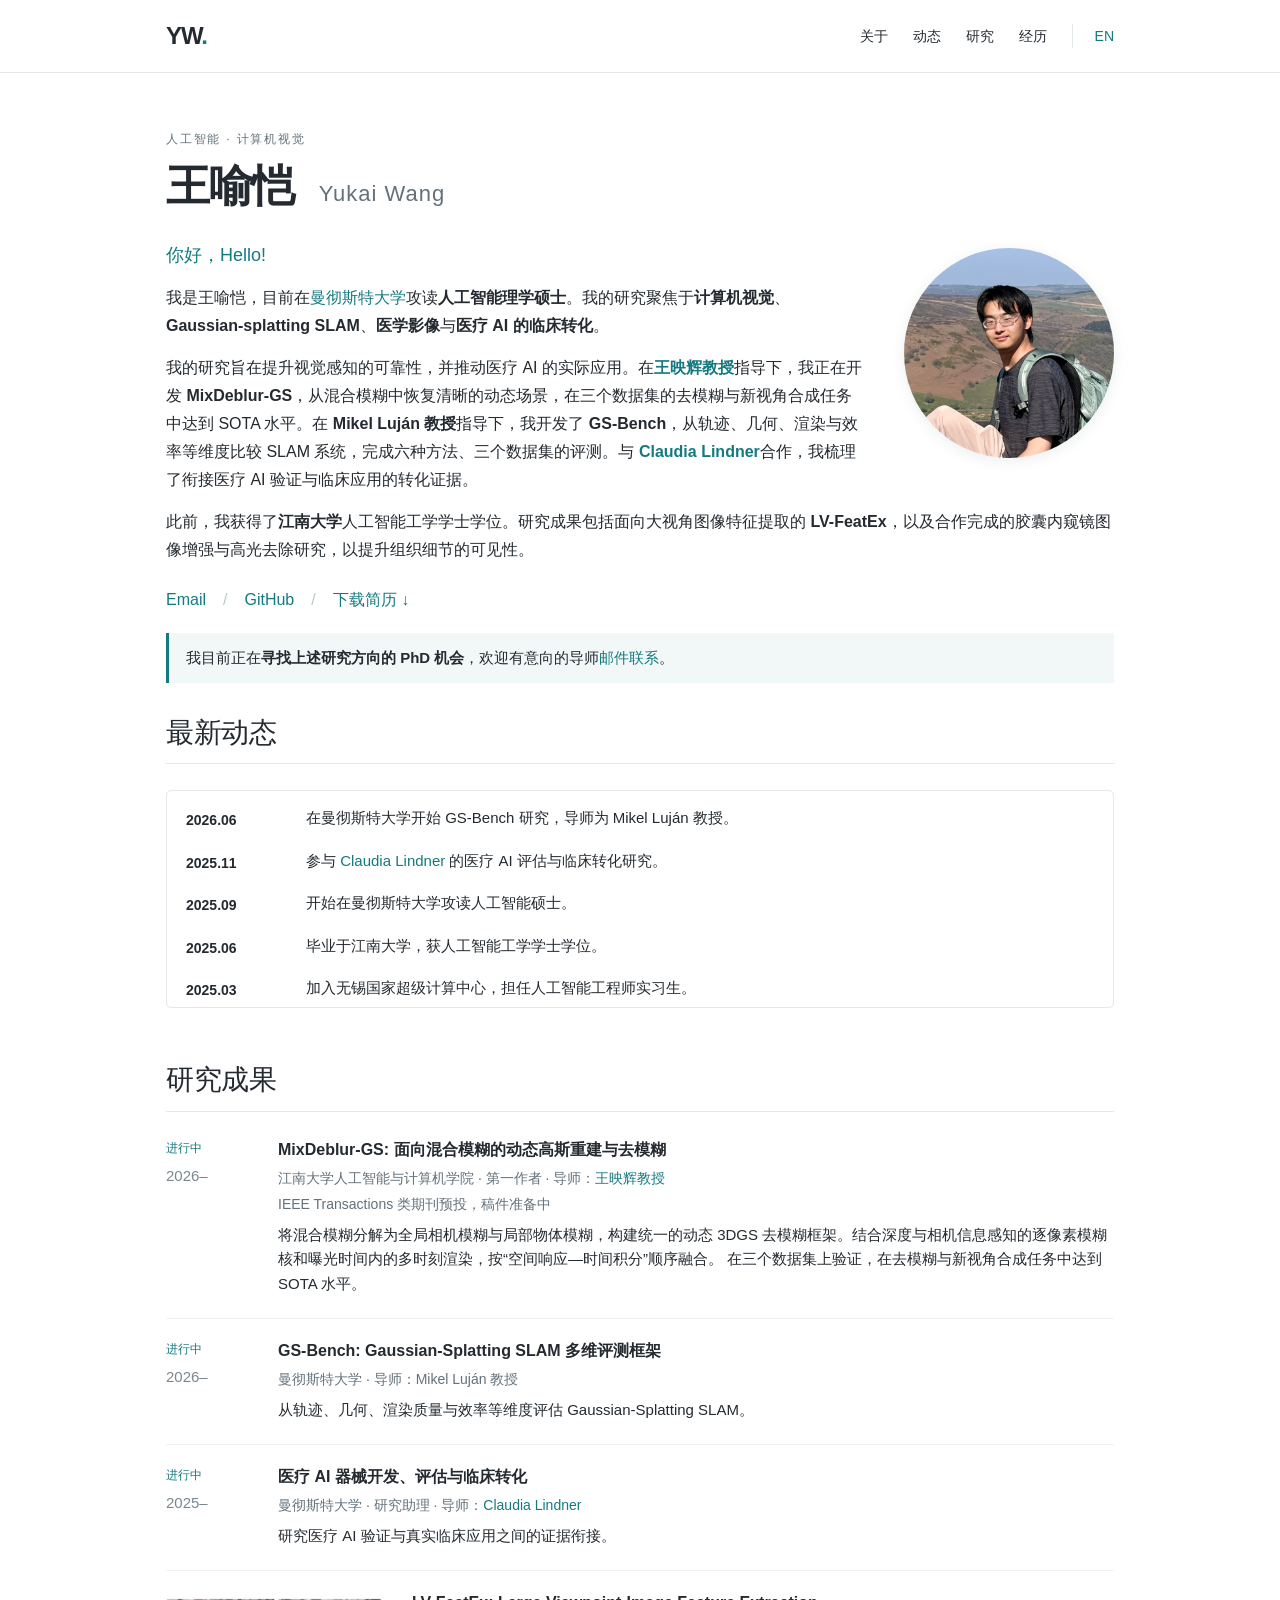
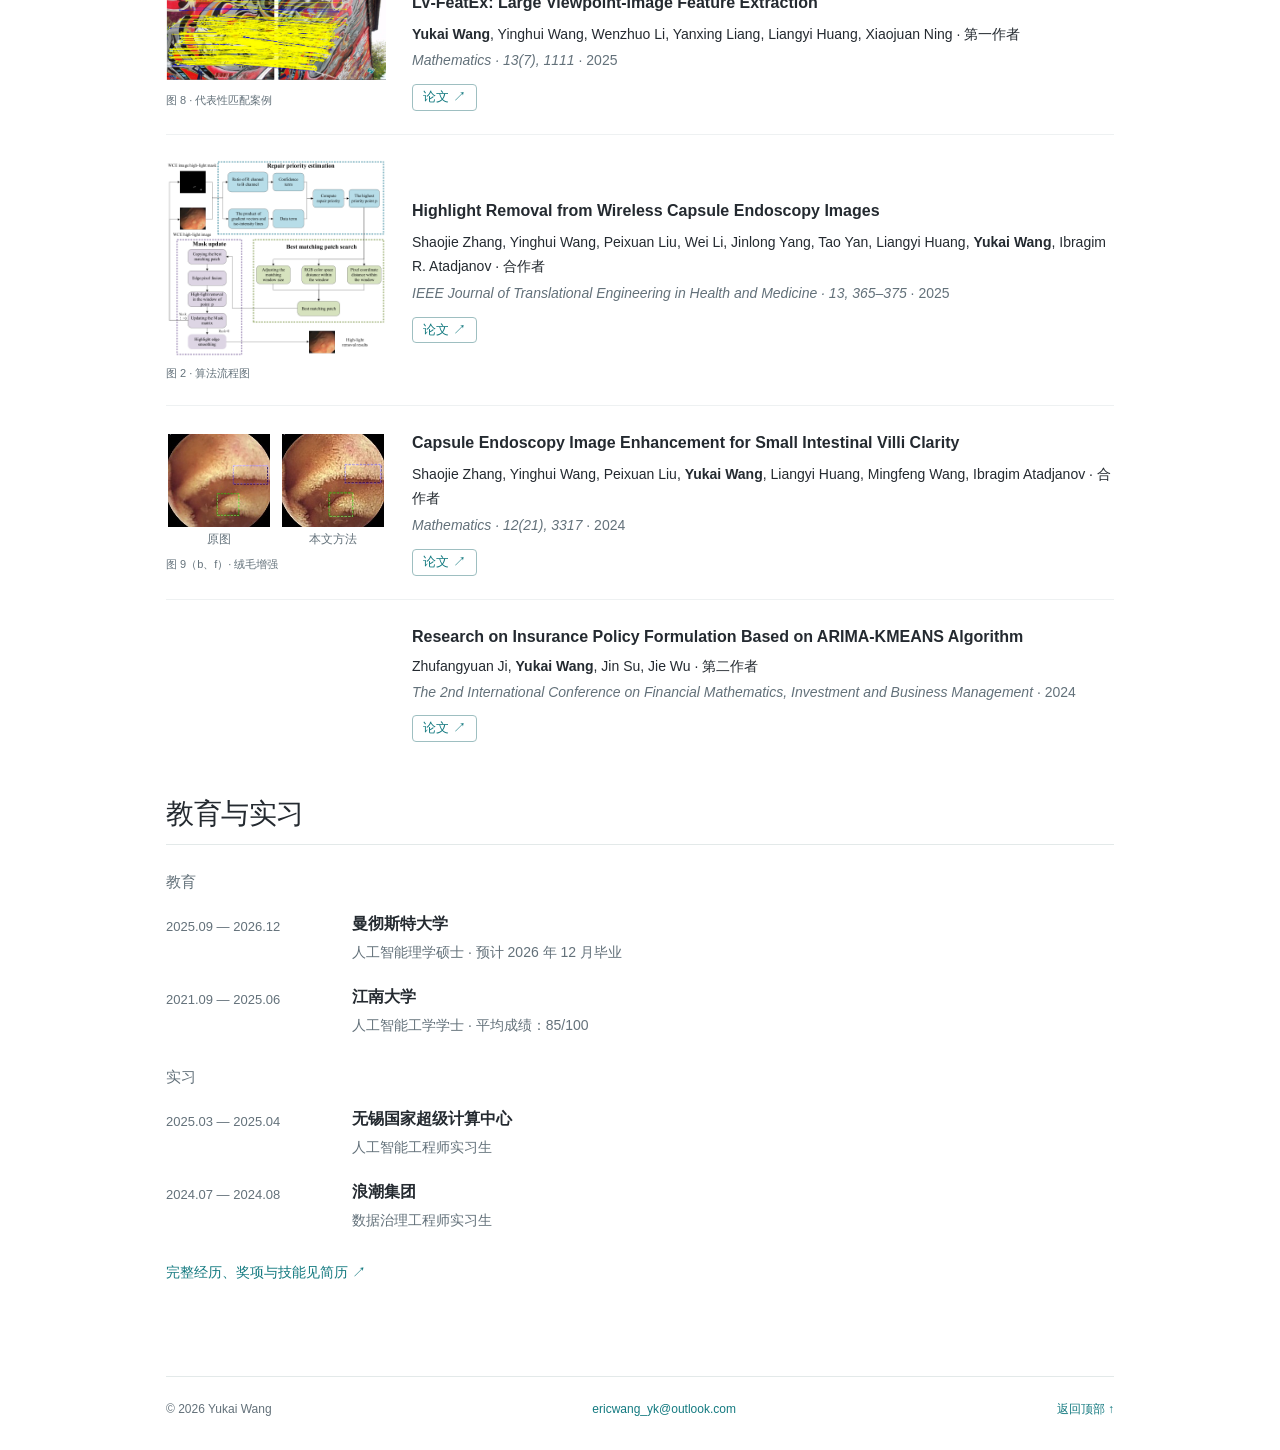
==== commit db5f3922: "Center portrait crop on face and upper body" ====
--- a/zh.html
+++ b/zh.html
@@ -1,5 +1,5 @@
 <!doctype html>
-<html lang="zh-CN"><head><meta charset="utf-8"><meta name="viewport" content="width=device-width, initial-scale=1"><title>王喻恺 | 人工智能</title><meta name="description" content="王喻恺，曼彻斯特大学人工智能硕士在读。研究方向包括计算机视觉、SLAM 评测及医疗 AI。"><meta name="author" content="Yukai Wang"><meta name="theme-color" content="#ffffff"><link rel="icon" href="favicon.svg" type="image/svg+xml"><link rel="stylesheet" href="style.css"><link rel="alternate" hreflang="en" href="https://ericwangyk.github.io/"><link rel="alternate" hreflang="zh-CN" href="https://ericwangyk.github.io/zh.html"><link rel="canonical" href="https://ericwangyk.github.io/zh.html"></head>
+<html lang="zh-CN"><head><meta charset="utf-8"><meta name="viewport" content="width=device-width, initial-scale=1"><title>王喻恺 | 人工智能</title><meta name="description" content="王喻恺，曼彻斯特大学人工智能硕士在读。研究方向包括计算机视觉、SLAM 评测及医疗 AI。"><meta name="author" content="Yukai Wang"><meta name="theme-color" content="#ffffff"><link rel="icon" href="favicon.svg" type="image/svg+xml"><link rel="stylesheet" href="style.css?v=20261022-portrait-focus"><link rel="alternate" hreflang="en" href="https://ericwangyk.github.io/"><link rel="alternate" hreflang="zh-CN" href="https://ericwangyk.github.io/zh.html"><link rel="canonical" href="https://ericwangyk.github.io/zh.html"></head>
 <body><a class="skip" href="#main">跳转至正文</a><header class="topbar"><nav aria-label="主导航"><a class="wordmark" href="#about">YW<span>.</span></a><div class="navlinks"><a href="#about">关于</a><a href="#news">动态</a><a href="#publications">研究</a><a href="#experience">经历</a><a class="language" href="index.html" lang="en" aria-label="Switch to English">EN</a></div></nav></header><main id="main"><section id="about" class="intro"><div class="heading"><p class="eyebrow">人工智能 · 计算机视觉</p><h1><strong>王喻恺</strong> <span class="native">Yukai Wang</span></h1></div>
  <div class="portrait portrait-flip" tabindex="0" role="img" aria-label="王喻恺的户外照片；鼠标悬停或键盘聚焦可翻转查看大头照。"><div class="portrait-inner"><span class="portrait-face portrait-front"><img src="portrait-outdoor.jpg" alt="" aria-hidden="true" width="210" height="210"></span><img class="portrait-face portrait-back" src="portrait.jpg" alt="" aria-hidden="true" width="210" height="210"></div></div>
  <div class="bio"><p class="hello">你好，Hello!</p><p>我是王喻恺，目前在<a href="https://www.manchester.ac.uk/">曼彻斯特大学</a>攻读<strong>人工智能理学硕士</strong>。我的研究聚焦于<strong>计算机视觉</strong>、<strong>Gaussian-splatting SLAM</strong>、<strong>医学影像</strong>与<strong>医疗 AI 的临床转化</strong>。</p>
--- a/style.css
+++ b/style.css
@@ -28,7 +28,7 @@
 .portrait-inner{position:relative;width:100%;height:100%;transform-style:preserve-3d;transition:transform .65s cubic-bezier(.2,.7,.2,1)}
 .portrait-face{position:absolute;inset:0;display:block;width:100%;height:100%;object-fit:cover;border-radius:50%;backface-visibility:hidden;-webkit-backface-visibility:hidden;box-shadow:0 3px 14px #172d3915}
 .portrait-front{overflow:hidden;transform:rotateY(0deg)}
-.portrait-front img{display:block;width:100%;height:100%;object-fit:cover;object-position:85% center;transform:scale(1.8);transform-origin:86% 44%}
+.portrait-front img{display:block;width:100%;height:100%;object-fit:cover;object-position:85% center;transform:scale(2.35);transform-origin:80% 32%}
 .portrait-back{object-position:center 28%;transform:rotateY(180deg)}
 .portrait-flip:hover .portrait-inner,.portrait-flip:focus-visible .portrait-inner{transform:rotateY(180deg)}
 .portrait-flip:focus-visible{outline:2px solid var(--accent);outline-offset:6px}
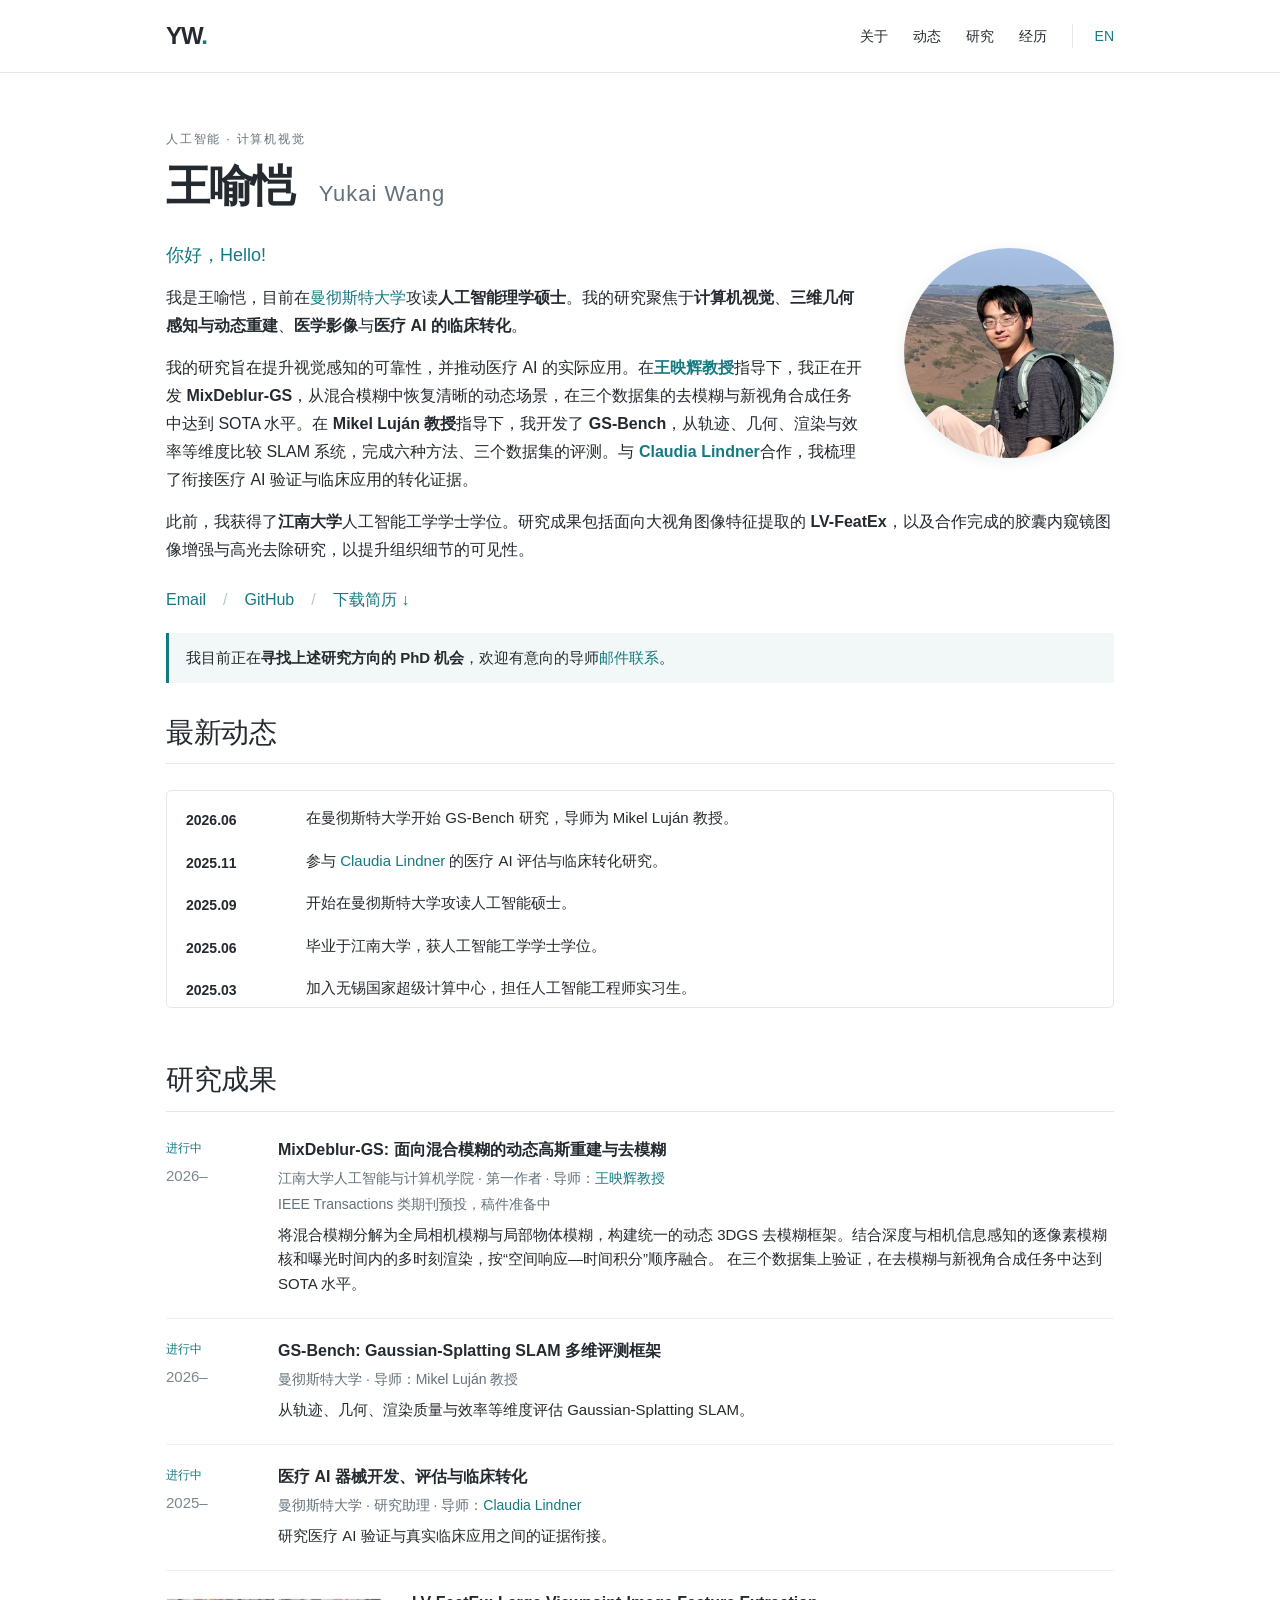
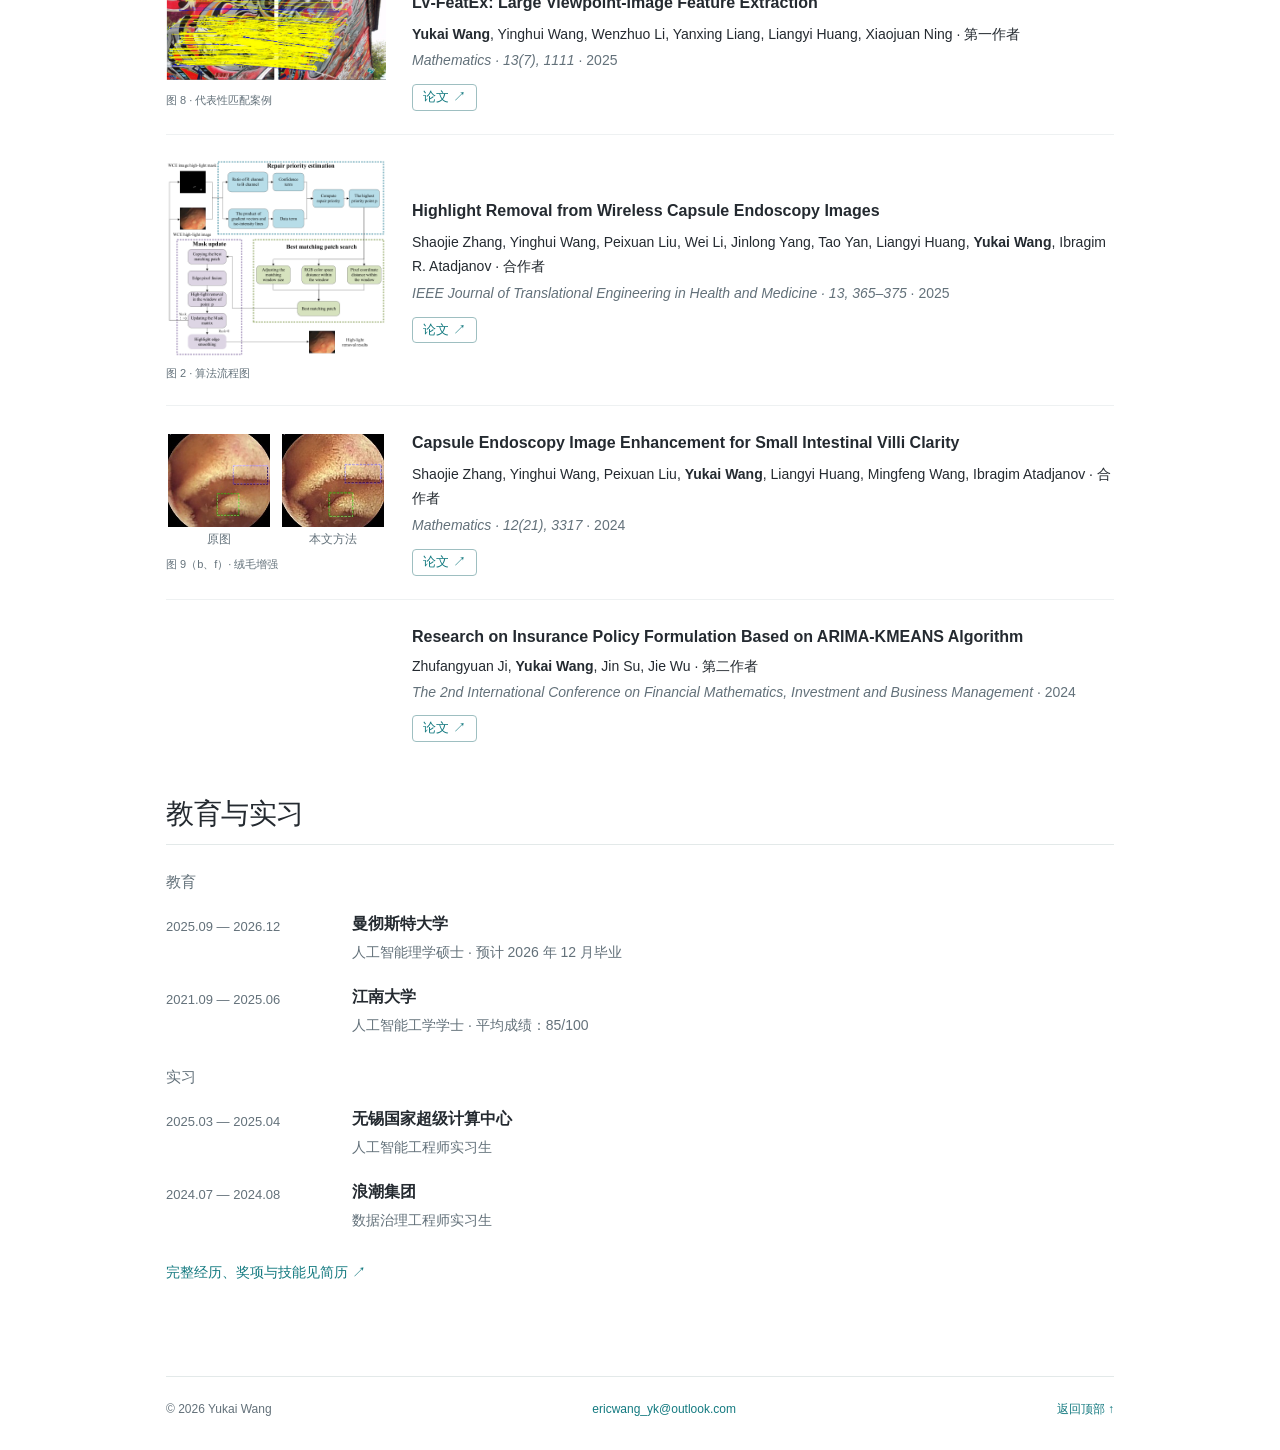
==== commit 7bedeab4: "Update research interest to 3D perception and dynamic reconstruction" ====
--- a/zh.html
+++ b/zh.html
@@ -2,7 +2,7 @@
 <html lang="zh-CN"><head><meta charset="utf-8"><meta name="viewport" content="width=device-width, initial-scale=1"><title>王喻恺 | 人工智能</title><meta name="description" content="王喻恺，曼彻斯特大学人工智能硕士在读。研究方向包括计算机视觉、SLAM 评测及医疗 AI。"><meta name="author" content="Yukai Wang"><meta name="theme-color" content="#ffffff"><link rel="icon" href="favicon.svg" type="image/svg+xml"><link rel="stylesheet" href="style.css?v=20261022-portrait-focus"><link rel="alternate" hreflang="en" href="https://ericwangyk.github.io/"><link rel="alternate" hreflang="zh-CN" href="https://ericwangyk.github.io/zh.html"><link rel="canonical" href="https://ericwangyk.github.io/zh.html"></head>
 <body><a class="skip" href="#main">跳转至正文</a><header class="topbar"><nav aria-label="主导航"><a class="wordmark" href="#about">YW<span>.</span></a><div class="navlinks"><a href="#about">关于</a><a href="#news">动态</a><a href="#publications">研究</a><a href="#experience">经历</a><a class="language" href="index.html" lang="en" aria-label="Switch to English">EN</a></div></nav></header><main id="main"><section id="about" class="intro"><div class="heading"><p class="eyebrow">人工智能 · 计算机视觉</p><h1><strong>王喻恺</strong> <span class="native">Yukai Wang</span></h1></div>
  <div class="portrait portrait-flip" tabindex="0" role="img" aria-label="王喻恺的户外照片；鼠标悬停或键盘聚焦可翻转查看大头照。"><div class="portrait-inner"><span class="portrait-face portrait-front"><img src="portrait-outdoor.jpg" alt="" aria-hidden="true" width="210" height="210"></span><img class="portrait-face portrait-back" src="portrait.jpg" alt="" aria-hidden="true" width="210" height="210"></div></div>
- <div class="bio"><p class="hello">你好，Hello!</p><p>我是王喻恺，目前在<a href="https://www.manchester.ac.uk/">曼彻斯特大学</a>攻读<strong>人工智能理学硕士</strong>。我的研究聚焦于<strong>计算机视觉</strong>、<strong>Gaussian-splatting SLAM</strong>、<strong>医学影像</strong>与<strong>医疗 AI 的临床转化</strong>。</p>
+ <div class="bio"><p class="hello">你好，Hello!</p><p>我是王喻恺，目前在<a href="https://www.manchester.ac.uk/">曼彻斯特大学</a>攻读<strong>人工智能理学硕士</strong>。我的研究聚焦于<strong>计算机视觉</strong>、<strong>三维几何感知与动态重建</strong>、<strong>医学影像</strong>与<strong>医疗 AI 的临床转化</strong>。</p>
  <p>我的研究旨在提升视觉感知的可靠性，并推动医疗 AI 的实际应用。在<strong><a href="https://ai.jiangnan.edu.cn/info/1008/2056.htm">王映辉教授</a></strong>指导下，我正在开发 <strong>MixDeblur-GS</strong>，从混合模糊中恢复清晰的动态场景，在三个数据集的去模糊与新视角合成任务中达到 SOTA 水平。在 <strong>Mikel Luján 教授</strong>指导下，我开发了 <strong>GS-Bench</strong>，从轨迹、几何、渲染与效率等维度比较 SLAM 系统，完成六种方法、三个数据集的评测。与 <strong><a href="https://personalpages.manchester.ac.uk/staff/claudia.lindner/">Claudia Lindner</a></strong>合作，我梳理了衔接医疗 AI 验证与临床应用的转化证据。</p>
  <p>此前，我获得了<strong>江南大学</strong>人工智能工学学士学位。研究成果包括面向大视角图像特征提取的 <strong>LV-FeatEx</strong>，以及合作完成的胶囊内窥镜图像增强与高光去除研究，以提升组织细节的可见性。</p></div>
  <div class="contact"><a href="mailto:ericwang_yk@outlook.com">Email</a><span>/</span><a href="https://github.com/Ericwangyk">GitHub</a><span>/</span><a href="Yukai_Wang.pdf" download>下载简历 <span aria-hidden="true">↓</span></a></div>
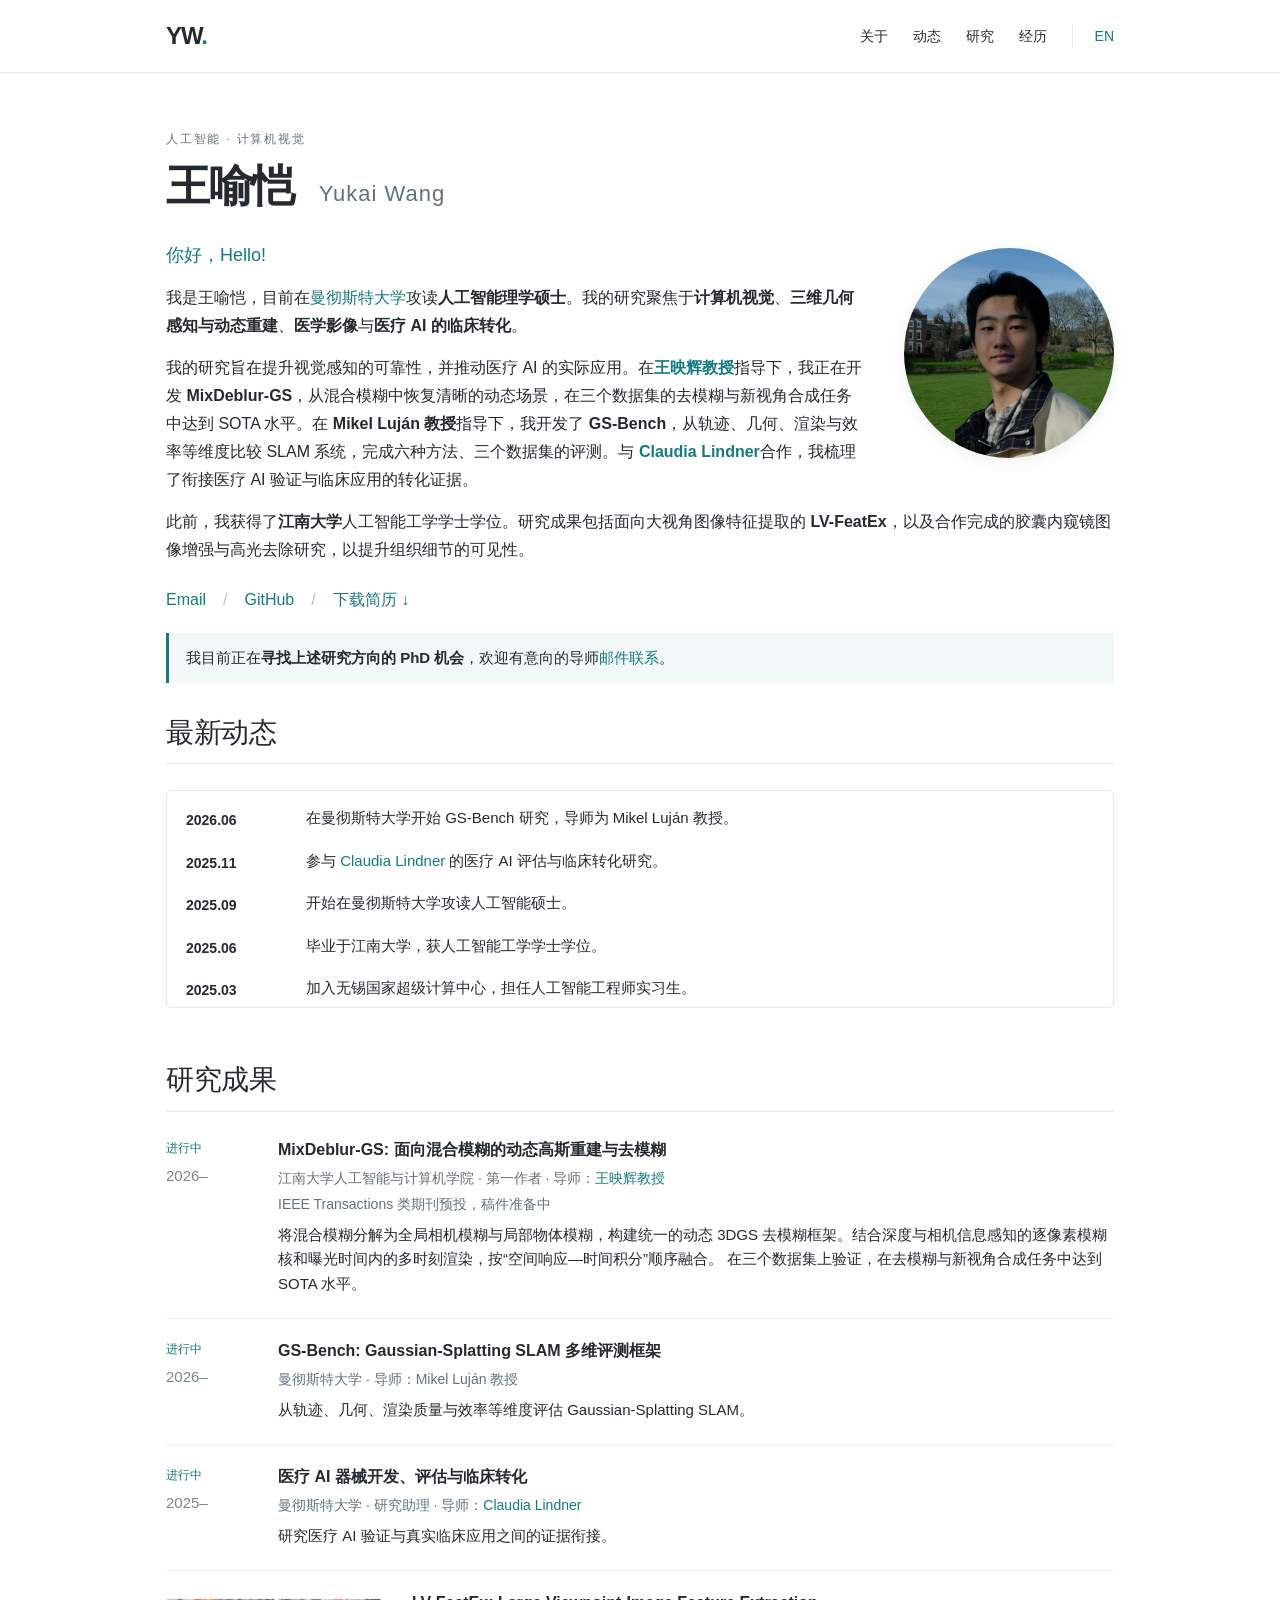
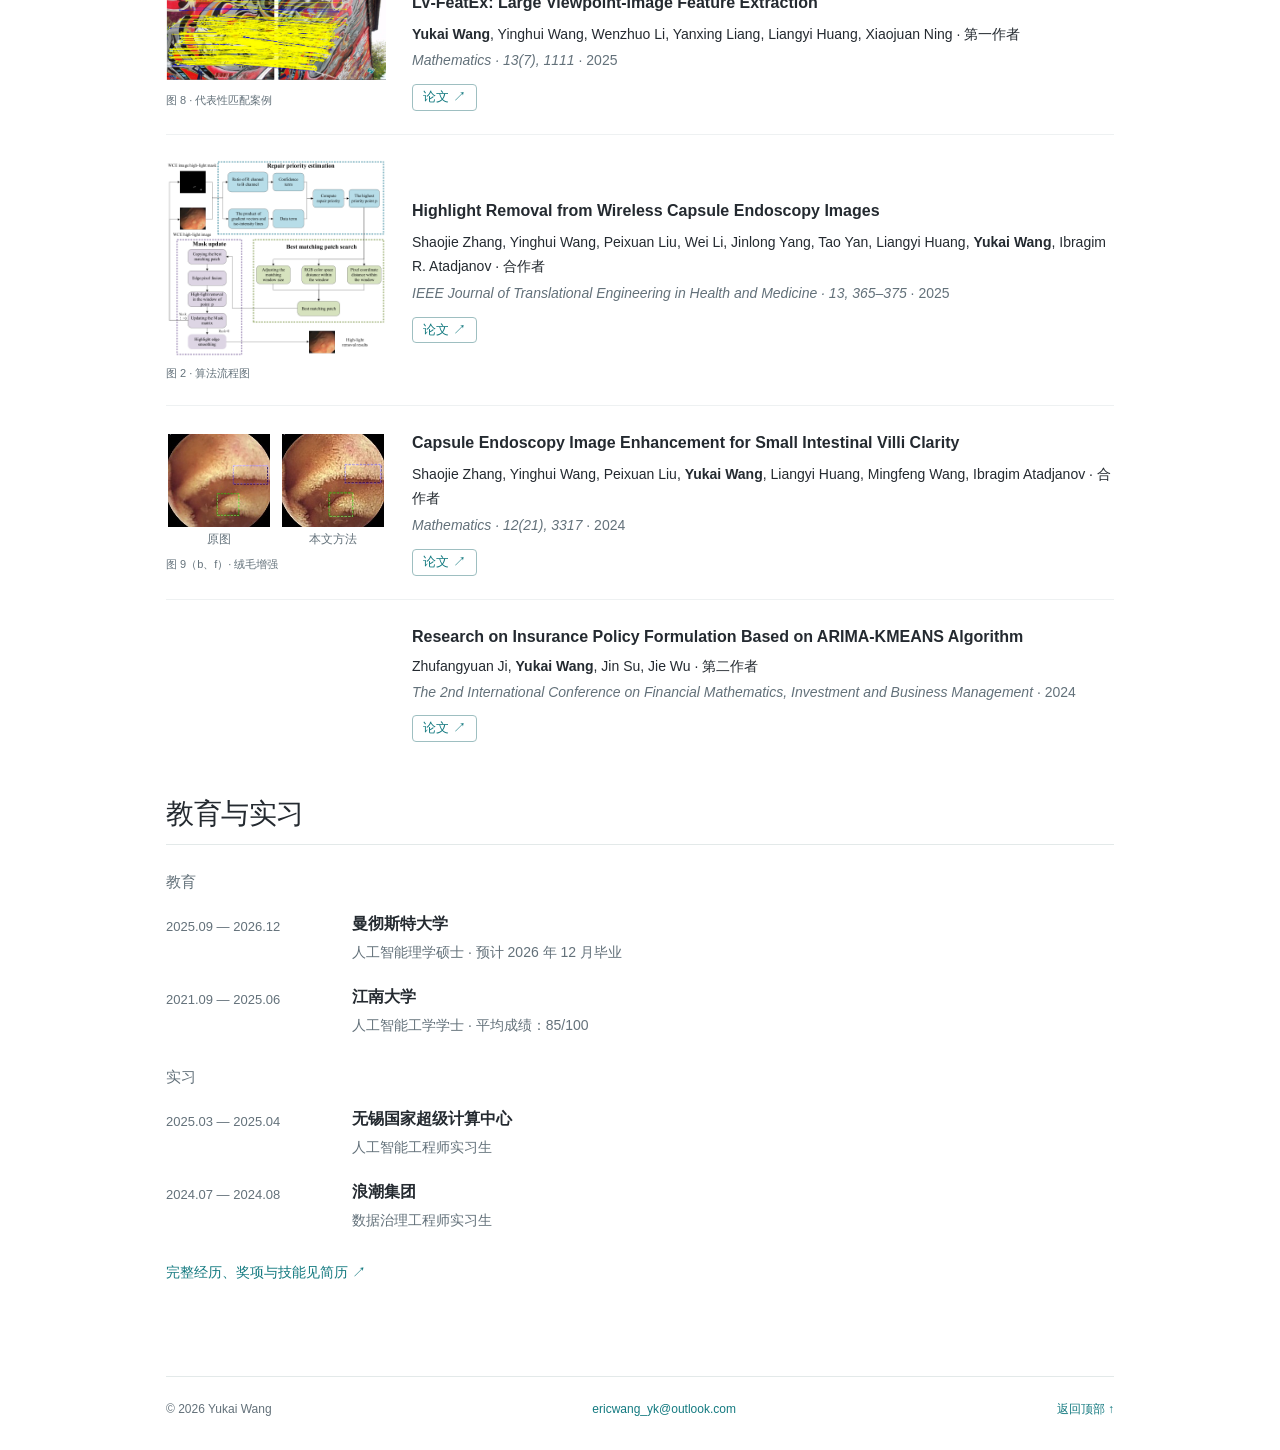
==== commit dccb8558: "Replace outdoor portrait with centered garden photo" ====
--- a/zh.html
+++ b/zh.html
@@ -1,7 +1,7 @@
 <!doctype html>
-<html lang="zh-CN"><head><meta charset="utf-8"><meta name="viewport" content="width=device-width, initial-scale=1"><title>王喻恺 | 人工智能</title><meta name="description" content="王喻恺，曼彻斯特大学人工智能硕士在读。研究方向包括计算机视觉、SLAM 评测及医疗 AI。"><meta name="author" content="Yukai Wang"><meta name="theme-color" content="#ffffff"><link rel="icon" href="favicon.svg" type="image/svg+xml"><link rel="stylesheet" href="style.css?v=20261022-portrait-focus"><link rel="alternate" hreflang="en" href="https://ericwangyk.github.io/"><link rel="alternate" hreflang="zh-CN" href="https://ericwangyk.github.io/zh.html"><link rel="canonical" href="https://ericwangyk.github.io/zh.html"></head>
+<html lang="zh-CN"><head><meta charset="utf-8"><meta name="viewport" content="width=device-width, initial-scale=1"><title>王喻恺 | 人工智能</title><meta name="description" content="王喻恺，曼彻斯特大学人工智能硕士在读。研究方向包括计算机视觉、SLAM 评测及医疗 AI。"><meta name="author" content="Yukai Wang"><meta name="theme-color" content="#ffffff"><link rel="icon" href="favicon.svg" type="image/svg+xml"><link rel="stylesheet" href="style.css?v=20261022-portrait-garden"><link rel="alternate" hreflang="en" href="https://ericwangyk.github.io/"><link rel="alternate" hreflang="zh-CN" href="https://ericwangyk.github.io/zh.html"><link rel="canonical" href="https://ericwangyk.github.io/zh.html"></head>
 <body><a class="skip" href="#main">跳转至正文</a><header class="topbar"><nav aria-label="主导航"><a class="wordmark" href="#about">YW<span>.</span></a><div class="navlinks"><a href="#about">关于</a><a href="#news">动态</a><a href="#publications">研究</a><a href="#experience">经历</a><a class="language" href="index.html" lang="en" aria-label="Switch to English">EN</a></div></nav></header><main id="main"><section id="about" class="intro"><div class="heading"><p class="eyebrow">人工智能 · 计算机视觉</p><h1><strong>王喻恺</strong> <span class="native">Yukai Wang</span></h1></div>
- <div class="portrait portrait-flip" tabindex="0" role="img" aria-label="王喻恺的户外照片；鼠标悬停或键盘聚焦可翻转查看大头照。"><div class="portrait-inner"><span class="portrait-face portrait-front"><img src="portrait-outdoor.jpg" alt="" aria-hidden="true" width="210" height="210"></span><img class="portrait-face portrait-back" src="portrait.jpg" alt="" aria-hidden="true" width="210" height="210"></div></div>
+ <div class="portrait portrait-flip" tabindex="0" role="img" aria-label="王喻恺的户外照片；鼠标悬停或键盘聚焦可翻转查看大头照。"><div class="portrait-inner"><span class="portrait-face portrait-front"><img src="portrait-outdoor.jpg?v=20261022-garden" alt="" aria-hidden="true" width="210" height="210"></span><img class="portrait-face portrait-back" src="portrait.jpg" alt="" aria-hidden="true" width="210" height="210"></div></div>
  <div class="bio"><p class="hello">你好，Hello!</p><p>我是王喻恺，目前在<a href="https://www.manchester.ac.uk/">曼彻斯特大学</a>攻读<strong>人工智能理学硕士</strong>。我的研究聚焦于<strong>计算机视觉</strong>、<strong>三维几何感知与动态重建</strong>、<strong>医学影像</strong>与<strong>医疗 AI 的临床转化</strong>。</p>
  <p>我的研究旨在提升视觉感知的可靠性，并推动医疗 AI 的实际应用。在<strong><a href="https://ai.jiangnan.edu.cn/info/1008/2056.htm">王映辉教授</a></strong>指导下，我正在开发 <strong>MixDeblur-GS</strong>，从混合模糊中恢复清晰的动态场景，在三个数据集的去模糊与新视角合成任务中达到 SOTA 水平。在 <strong>Mikel Luján 教授</strong>指导下，我开发了 <strong>GS-Bench</strong>，从轨迹、几何、渲染与效率等维度比较 SLAM 系统，完成六种方法、三个数据集的评测。与 <strong><a href="https://personalpages.manchester.ac.uk/staff/claudia.lindner/">Claudia Lindner</a></strong>合作，我梳理了衔接医疗 AI 验证与临床应用的转化证据。</p>
  <p>此前，我获得了<strong>江南大学</strong>人工智能工学学士学位。研究成果包括面向大视角图像特征提取的 <strong>LV-FeatEx</strong>，以及合作完成的胶囊内窥镜图像增强与高光去除研究，以提升组织细节的可见性。</p></div>
--- a/style.css
+++ b/style.css
@@ -28,7 +28,7 @@
 .portrait-inner{position:relative;width:100%;height:100%;transform-style:preserve-3d;transition:transform .65s cubic-bezier(.2,.7,.2,1)}
 .portrait-face{position:absolute;inset:0;display:block;width:100%;height:100%;object-fit:cover;border-radius:50%;backface-visibility:hidden;-webkit-backface-visibility:hidden;box-shadow:0 3px 14px #172d3915}
 .portrait-front{overflow:hidden;transform:rotateY(0deg)}
-.portrait-front img{display:block;width:100%;height:100%;object-fit:cover;object-position:85% center;transform:scale(2.35);transform-origin:80% 32%}
+.portrait-front img{display:block;width:100%;height:100%;object-fit:cover;object-position:center;transform:scale(1.6);transform-origin:55% 48%}
 .portrait-back{object-position:center 28%;transform:rotateY(180deg)}
 .portrait-flip:hover .portrait-inner,.portrait-flip:focus-visible .portrait-inner{transform:rotateY(180deg)}
 .portrait-flip:focus-visible{outline:2px solid var(--accent);outline-offset:6px}
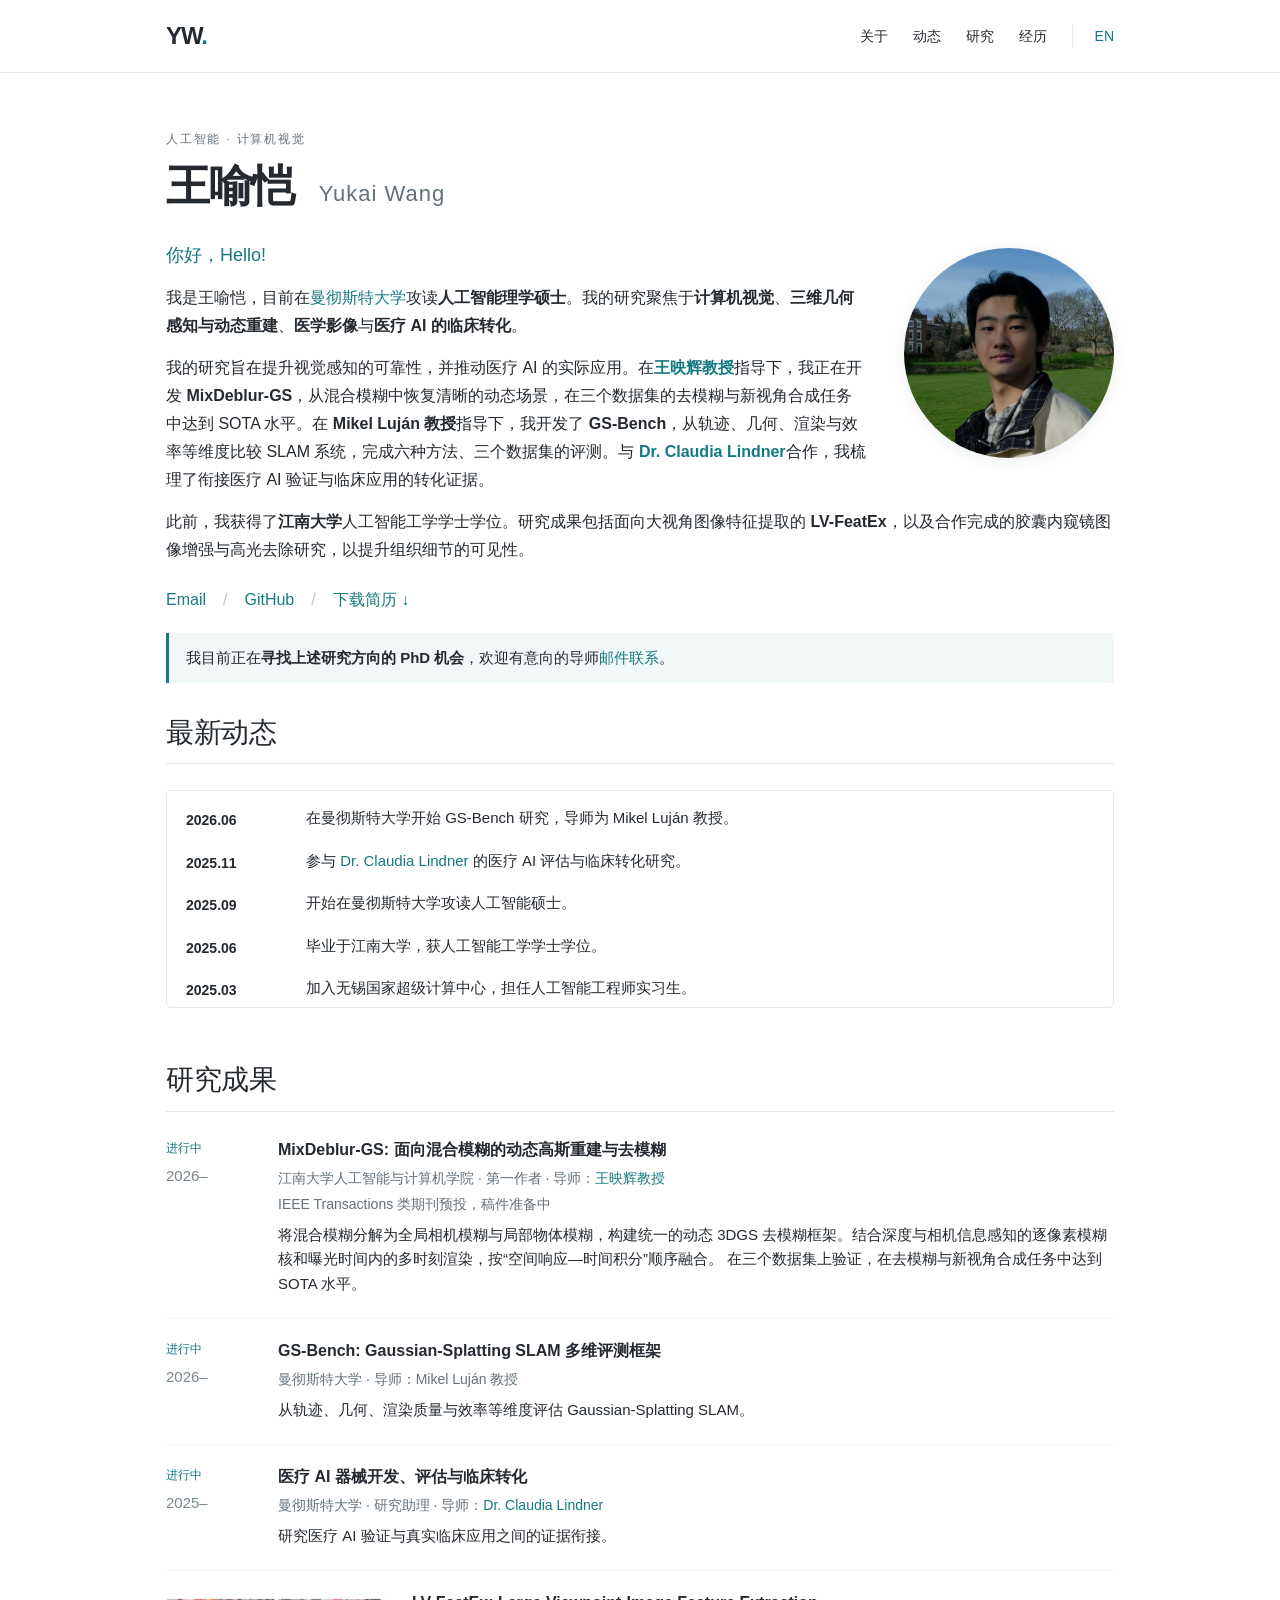
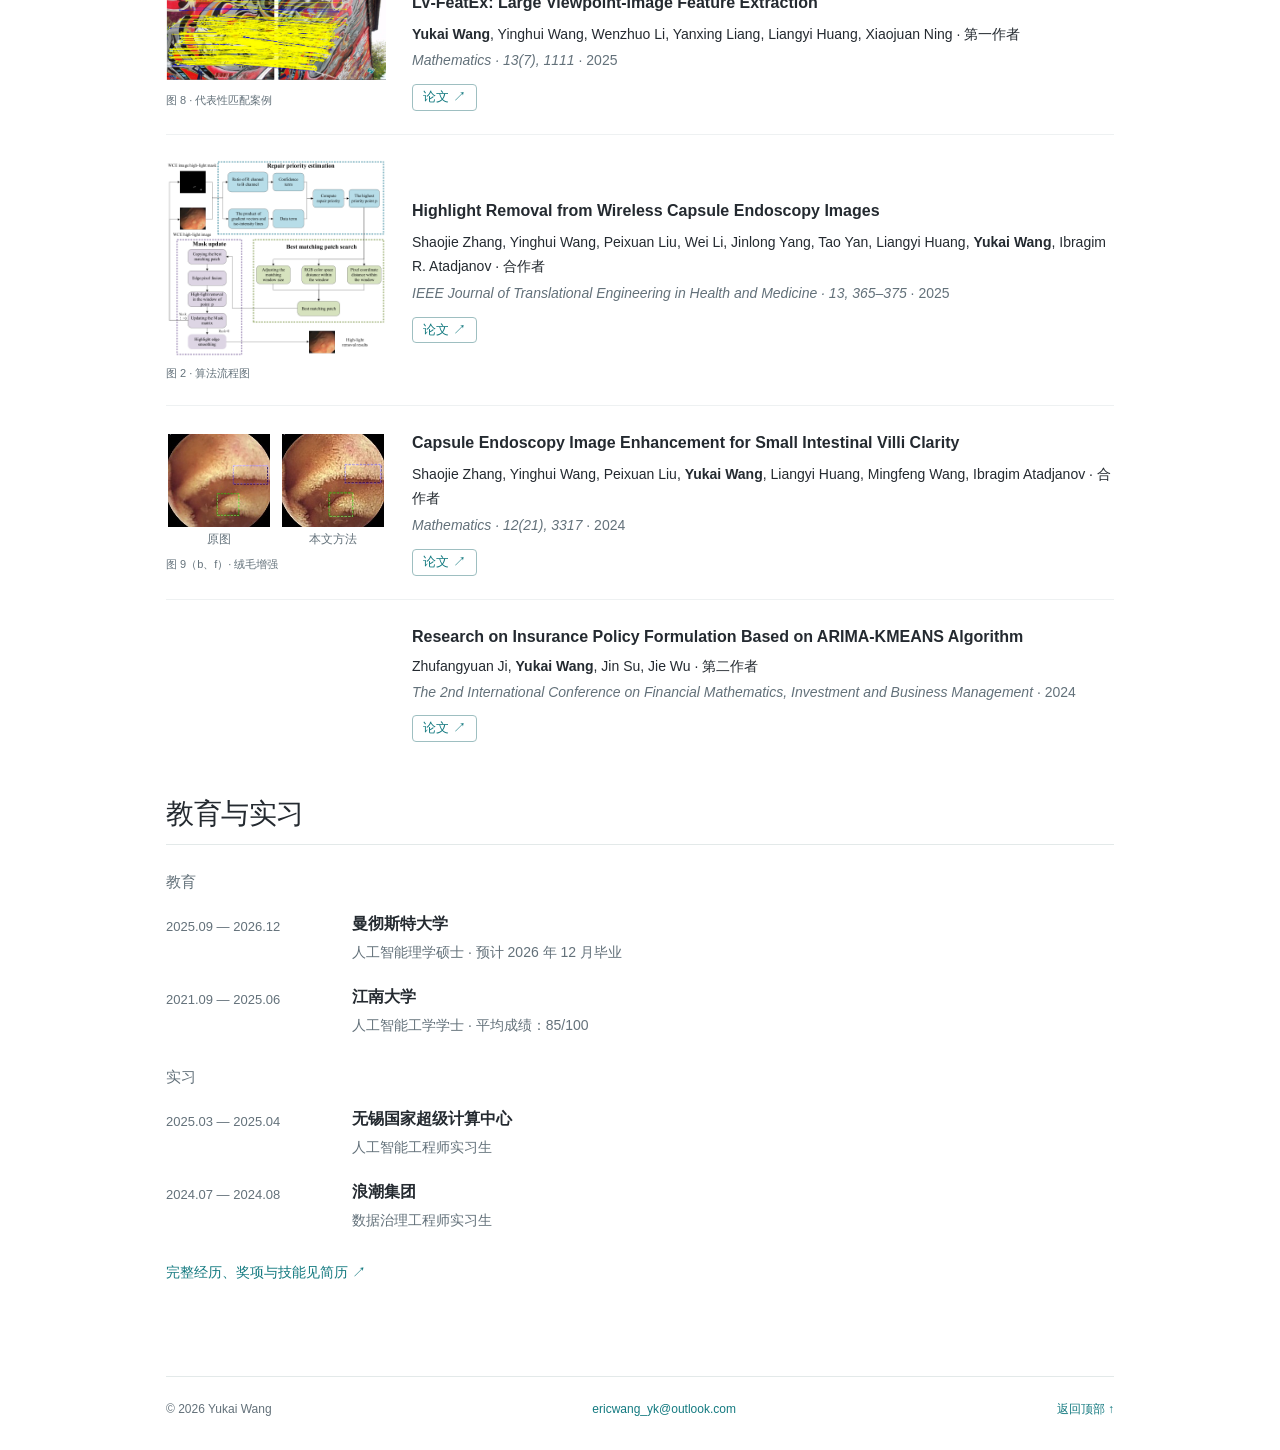
==== commit 3fc2545b: "Add Dr title to Claudia Lindner" ====
--- a/zh.html
+++ b/zh.html
@@ -3,7 +3,7 @@
 <body><a class="skip" href="#main">跳转至正文</a><header class="topbar"><nav aria-label="主导航"><a class="wordmark" href="#about">YW<span>.</span></a><div class="navlinks"><a href="#about">关于</a><a href="#news">动态</a><a href="#publications">研究</a><a href="#experience">经历</a><a class="language" href="index.html" lang="en" aria-label="Switch to English">EN</a></div></nav></header><main id="main"><section id="about" class="intro"><div class="heading"><p class="eyebrow">人工智能 · 计算机视觉</p><h1><strong>王喻恺</strong> <span class="native">Yukai Wang</span></h1></div>
  <div class="portrait portrait-flip" tabindex="0" role="img" aria-label="王喻恺的户外照片；鼠标悬停或键盘聚焦可翻转查看大头照。"><div class="portrait-inner"><span class="portrait-face portrait-front"><img src="portrait-outdoor.jpg?v=20261022-garden" alt="" aria-hidden="true" width="210" height="210"></span><img class="portrait-face portrait-back" src="portrait.jpg" alt="" aria-hidden="true" width="210" height="210"></div></div>
  <div class="bio"><p class="hello">你好，Hello!</p><p>我是王喻恺，目前在<a href="https://www.manchester.ac.uk/">曼彻斯特大学</a>攻读<strong>人工智能理学硕士</strong>。我的研究聚焦于<strong>计算机视觉</strong>、<strong>三维几何感知与动态重建</strong>、<strong>医学影像</strong>与<strong>医疗 AI 的临床转化</strong>。</p>
- <p>我的研究旨在提升视觉感知的可靠性，并推动医疗 AI 的实际应用。在<strong><a href="https://ai.jiangnan.edu.cn/info/1008/2056.htm">王映辉教授</a></strong>指导下，我正在开发 <strong>MixDeblur-GS</strong>，从混合模糊中恢复清晰的动态场景，在三个数据集的去模糊与新视角合成任务中达到 SOTA 水平。在 <strong>Mikel Luján 教授</strong>指导下，我开发了 <strong>GS-Bench</strong>，从轨迹、几何、渲染与效率等维度比较 SLAM 系统，完成六种方法、三个数据集的评测。与 <strong><a href="https://personalpages.manchester.ac.uk/staff/claudia.lindner/">Claudia Lindner</a></strong>合作，我梳理了衔接医疗 AI 验证与临床应用的转化证据。</p>
+ <p>我的研究旨在提升视觉感知的可靠性，并推动医疗 AI 的实际应用。在<strong><a href="https://ai.jiangnan.edu.cn/info/1008/2056.htm">王映辉教授</a></strong>指导下，我正在开发 <strong>MixDeblur-GS</strong>，从混合模糊中恢复清晰的动态场景，在三个数据集的去模糊与新视角合成任务中达到 SOTA 水平。在 <strong>Mikel Luján 教授</strong>指导下，我开发了 <strong>GS-Bench</strong>，从轨迹、几何、渲染与效率等维度比较 SLAM 系统，完成六种方法、三个数据集的评测。与 <strong><a href="https://personalpages.manchester.ac.uk/staff/claudia.lindner/">Dr. Claudia Lindner</a></strong>合作，我梳理了衔接医疗 AI 验证与临床应用的转化证据。</p>
  <p>此前，我获得了<strong>江南大学</strong>人工智能工学学士学位。研究成果包括面向大视角图像特征提取的 <strong>LV-FeatEx</strong>，以及合作完成的胶囊内窥镜图像增强与高光去除研究，以提升组织细节的可见性。</p></div>
  <div class="contact"><a href="mailto:ericwang_yk@outlook.com">Email</a><span>/</span><a href="https://github.com/Ericwangyk">GitHub</a><span>/</span><a href="Yukai_Wang.pdf" download>下载简历 <span aria-hidden="true">↓</span></a></div>
- <p class="phd-notice">我目前正在<strong>寻找上述研究方向的 PhD 机会</strong>，欢迎有意向的导师<a href="mailto:ericwang_yk@outlook.com">邮件联系</a>。</p></section><section id="news"><h2>最新动态</h2><div class="news-list" tabindex="0" role="region" aria-label="最新动态，可上下滚动"><div class="news-row"><time>2026.06</time><p>在曼彻斯特大学开始 GS-Bench 研究，导师为 Mikel Luján 教授。</p></div><div class="news-row"><time>2025.11</time><p>参与 <a href="https://personalpages.manchester.ac.uk/staff/claudia.lindner/">Claudia Lindner</a> 的医疗 AI 评估与临床转化研究。</p></div><div class="news-row"><time>2025.09</time><p>开始在曼彻斯特大学攻读人工智能硕士。</p></div><div class="news-row"><time>2025.06</time><p>毕业于江南大学，获人工智能工学学士学位。</p></div><div class="news-row"><time>2025.03</time><p>加入无锡国家超级计算中心，担任人工智能工程师实习生。</p></div><div class="news-row"><time>2024.07</time><p>加入浪潮集团，担任数据治理工程师实习生。</p></div></div></section><section id="publications"><h2>研究成果</h2><span id="research" class="anchor"></span><article class="publication"><div class="research-label"><span>进行中</span><time>2026–</time></div><div><h3>MixDeblur-GS: 面向混合模糊的动态高斯重建与去模糊</h3><p class="meta">江南大学人工智能与计算机学院 · 第一作者 · 导师：<a href="https://ai.jiangnan.edu.cn/info/1008/2056.htm">王映辉教授</a></p><p class="meta">IEEE Transactions 类期刊预投，稿件准备中</p><p class="research-brief">将混合模糊分解为全局相机模糊与局部物体模糊，构建统一的动态 3DGS 去模糊框架。结合深度与相机信息感知的逐像素模糊核和曝光时间内的多时刻渲染，按“空间响应—时间积分”顺序融合。 在三个数据集上验证，在去模糊与新视角合成任务中达到 SOTA 水平。</p></div></article><article class="publication"><div class="research-label"><span>进行中</span><time>2026–</time></div><div><h3>GS-Bench: Gaussian-Splatting SLAM 多维评测框架</h3><p class="meta">曼彻斯特大学 · 导师：Mikel Luján 教授</p><p class="research-brief">从轨迹、几何、渲染质量与效率等维度评估 Gaussian-Splatting SLAM。</p></div></article><article class="publication"><div class="research-label"><span>进行中</span><time>2025–</time></div><div><h3>医疗 AI 器械开发、评估与临床转化</h3><p class="meta">曼彻斯特大学 · 研究助理 · 导师：<a href="https://personalpages.manchester.ac.uk/staff/claudia.lindner/">Claudia Lindner</a></p><p class="research-brief">研究医疗 AI 验证与真实临床应用之间的证据衔接。</p></div></article><article class="publication illustrated"><figure class="paper-figure"><a href="lv-featex.png" target="_blank" rel="noopener" aria-label="查看大图：不同视角下的特征匹配"><img src="lv-teaser.png" alt="LV-FeatEx 在不同视角下匹配同一涂鸦场景" loading="lazy" width="550" height="205"></a><figcaption><a href="https://www.mdpi.com/2227-7390/13/7/1111">图 8 · 代表性匹配案例</a></figcaption></figure><div><h3><a href="https://doi.org/10.3390/math13071111">LV-FeatEx: Large Viewpoint-Image Feature Extraction</a></h3><p class="authors"><strong>Yukai Wang</strong>, Yinghui Wang, Wenzhuo Li, Yanxing Liang, Liangyi Huang, Xiaojuan Ning · 第一作者</p><p class="meta"><em>Mathematics · 13(7), 1111</em> · 2025</p><a class="paper-link" href="https://doi.org/10.3390/math13071111">论文 ↗</a></div></article><article class="publication illustrated"><figure class="paper-figure"><a href="highlight-flow.png" target="_blank" rel="noopener" aria-label="查看大图：内窥镜高光去除方法对比"><img src="highlight-flow.png" alt="胶囊内窥镜高光去除算法流程图" loading="lazy" width="1016" height="912"></a><figcaption><a href="https://doi.org/10.1109/JTEHM.2025.3591236">图 2 · 算法流程图</a></figcaption></figure><div><h3><a href="https://doi.org/10.1109/JTEHM.2025.3591236">Highlight Removal from Wireless Capsule Endoscopy Images</a></h3><p class="authors">Shaojie Zhang, Yinghui Wang, Peixuan Liu, Wei Li, Jinlong Yang, Tao Yan, Liangyi Huang, <strong>Yukai Wang</strong>, Ibragim R. Atadjanov · 合作者</p><p class="meta"><em>IEEE Journal of Translational Engineering in Health and Medicine · 13, 365–375</em> · 2025</p><a class="paper-link" href="https://doi.org/10.1109/JTEHM.2025.3591236">论文 ↗</a></div></article><article class="publication illustrated"><figure class="paper-figure"><a href="villi.png" target="_blank" rel="noopener" aria-label="查看大图：小肠绒毛原始图像与增强结果"><span class="preview-pair"><span class="preview-panel"><img src="villi-before.png" alt="原图" loading="lazy"><span>原图</span></span><span class="preview-panel"><img src="villi-after.png" alt="本文方法" loading="lazy"><span>本文方法</span></span></span></a><figcaption><a href="https://doi.org/10.3390/math12213317">图 9（b、f）· 绒毛增强</a></figcaption></figure><div><h3><a href="https://www.mdpi.com/2227-7390/12/21/3317">Capsule Endoscopy Image Enhancement for Small Intestinal Villi Clarity</a></h3><p class="authors">Shaojie Zhang, Yinghui Wang, Peixuan Liu, <strong>Yukai Wang</strong>, Liangyi Huang, Mingfeng Wang, Ibragim Atadjanov · 合作者</p><p class="meta"><em>Mathematics · 12(21), 3317</em> · 2024</p><a class="paper-link" href="https://www.mdpi.com/2227-7390/12/21/3317">论文 ↗</a></div></article><article class="publication text-only"><div><h3><a href="https://doi.org/10.54097/491e2j22">Research on Insurance Policy Formulation Based on ARIMA-KMEANS Algorithm</a></h3><p class="authors">Zhufangyuan Ji, <strong>Yukai Wang</strong>, Jin Su, Jie Wu · 第二作者</p><p class="meta"><em>The 2nd International Conference on Financial Mathematics, Investment and Business Management</em> · 2024</p><a class="paper-link" href="https://doi.org/10.54097/491e2j22">论文 ↗</a></div></article></section><section id="experience"><h2>教育与实习</h2><h3 class="group-heading">教育</h3><article class="timeline-row compact"><time>2025.09 — 2026.12</time><div><h3>曼彻斯特大学</h3><p class="meta">人工智能理学硕士 · 预计 2026 年 12 月毕业</p></div></article><article class="timeline-row compact"><time>2021.09 — 2025.06</time><div><h3>江南大学</h3><p class="meta">人工智能工学学士 · 平均成绩：85/100</p></div></article><h3 class="group-heading">实习</h3><article class="timeline-row compact"><time>2025.03 — 2025.04</time><div><h3>无锡国家超级计算中心</h3><p class="meta">人工智能工程师实习生</p></div></article><article class="timeline-row compact"><time>2024.07 — 2024.08</time><div><h3>浪潮集团</h3><p class="meta">数据治理工程师实习生</p></div></article><p class="cv-note"><a href="Yukai_Wang.pdf">完整经历、奖项与技能见简历 ↗</a></p></section></main><footer><span>© 2026 Yukai Wang</span><a href="mailto:ericwang_yk@outlook.com">ericwang_yk@outlook.com</a><a href="#about">返回顶部 ↑</a></footer></body></html>+ <p class="phd-notice">我目前正在<strong>寻找上述研究方向的 PhD 机会</strong>，欢迎有意向的导师<a href="mailto:ericwang_yk@outlook.com">邮件联系</a>。</p></section><section id="news"><h2>最新动态</h2><div class="news-list" tabindex="0" role="region" aria-label="最新动态，可上下滚动"><div class="news-row"><time>2026.06</time><p>在曼彻斯特大学开始 GS-Bench 研究，导师为 Mikel Luján 教授。</p></div><div class="news-row"><time>2025.11</time><p>参与 <a href="https://personalpages.manchester.ac.uk/staff/claudia.lindner/">Dr. Claudia Lindner</a> 的医疗 AI 评估与临床转化研究。</p></div><div class="news-row"><time>2025.09</time><p>开始在曼彻斯特大学攻读人工智能硕士。</p></div><div class="news-row"><time>2025.06</time><p>毕业于江南大学，获人工智能工学学士学位。</p></div><div class="news-row"><time>2025.03</time><p>加入无锡国家超级计算中心，担任人工智能工程师实习生。</p></div><div class="news-row"><time>2024.07</time><p>加入浪潮集团，担任数据治理工程师实习生。</p></div></div></section><section id="publications"><h2>研究成果</h2><span id="research" class="anchor"></span><article class="publication"><div class="research-label"><span>进行中</span><time>2026–</time></div><div><h3>MixDeblur-GS: 面向混合模糊的动态高斯重建与去模糊</h3><p class="meta">江南大学人工智能与计算机学院 · 第一作者 · 导师：<a href="https://ai.jiangnan.edu.cn/info/1008/2056.htm">王映辉教授</a></p><p class="meta">IEEE Transactions 类期刊预投，稿件准备中</p><p class="research-brief">将混合模糊分解为全局相机模糊与局部物体模糊，构建统一的动态 3DGS 去模糊框架。结合深度与相机信息感知的逐像素模糊核和曝光时间内的多时刻渲染，按“空间响应—时间积分”顺序融合。 在三个数据集上验证，在去模糊与新视角合成任务中达到 SOTA 水平。</p></div></article><article class="publication"><div class="research-label"><span>进行中</span><time>2026–</time></div><div><h3>GS-Bench: Gaussian-Splatting SLAM 多维评测框架</h3><p class="meta">曼彻斯特大学 · 导师：Mikel Luján 教授</p><p class="research-brief">从轨迹、几何、渲染质量与效率等维度评估 Gaussian-Splatting SLAM。</p></div></article><article class="publication"><div class="research-label"><span>进行中</span><time>2025–</time></div><div><h3>医疗 AI 器械开发、评估与临床转化</h3><p class="meta">曼彻斯特大学 · 研究助理 · 导师：<a href="https://personalpages.manchester.ac.uk/staff/claudia.lindner/">Dr. Claudia Lindner</a></p><p class="research-brief">研究医疗 AI 验证与真实临床应用之间的证据衔接。</p></div></article><article class="publication illustrated"><figure class="paper-figure"><a href="lv-featex.png" target="_blank" rel="noopener" aria-label="查看大图：不同视角下的特征匹配"><img src="lv-teaser.png" alt="LV-FeatEx 在不同视角下匹配同一涂鸦场景" loading="lazy" width="550" height="205"></a><figcaption><a href="https://www.mdpi.com/2227-7390/13/7/1111">图 8 · 代表性匹配案例</a></figcaption></figure><div><h3><a href="https://doi.org/10.3390/math13071111">LV-FeatEx: Large Viewpoint-Image Feature Extraction</a></h3><p class="authors"><strong>Yukai Wang</strong>, Yinghui Wang, Wenzhuo Li, Yanxing Liang, Liangyi Huang, Xiaojuan Ning · 第一作者</p><p class="meta"><em>Mathematics · 13(7), 1111</em> · 2025</p><a class="paper-link" href="https://doi.org/10.3390/math13071111">论文 ↗</a></div></article><article class="publication illustrated"><figure class="paper-figure"><a href="highlight-flow.png" target="_blank" rel="noopener" aria-label="查看大图：内窥镜高光去除方法对比"><img src="highlight-flow.png" alt="胶囊内窥镜高光去除算法流程图" loading="lazy" width="1016" height="912"></a><figcaption><a href="https://doi.org/10.1109/JTEHM.2025.3591236">图 2 · 算法流程图</a></figcaption></figure><div><h3><a href="https://doi.org/10.1109/JTEHM.2025.3591236">Highlight Removal from Wireless Capsule Endoscopy Images</a></h3><p class="authors">Shaojie Zhang, Yinghui Wang, Peixuan Liu, Wei Li, Jinlong Yang, Tao Yan, Liangyi Huang, <strong>Yukai Wang</strong>, Ibragim R. Atadjanov · 合作者</p><p class="meta"><em>IEEE Journal of Translational Engineering in Health and Medicine · 13, 365–375</em> · 2025</p><a class="paper-link" href="https://doi.org/10.1109/JTEHM.2025.3591236">论文 ↗</a></div></article><article class="publication illustrated"><figure class="paper-figure"><a href="villi.png" target="_blank" rel="noopener" aria-label="查看大图：小肠绒毛原始图像与增强结果"><span class="preview-pair"><span class="preview-panel"><img src="villi-before.png" alt="原图" loading="lazy"><span>原图</span></span><span class="preview-panel"><img src="villi-after.png" alt="本文方法" loading="lazy"><span>本文方法</span></span></span></a><figcaption><a href="https://doi.org/10.3390/math12213317">图 9（b、f）· 绒毛增强</a></figcaption></figure><div><h3><a href="https://www.mdpi.com/2227-7390/12/21/3317">Capsule Endoscopy Image Enhancement for Small Intestinal Villi Clarity</a></h3><p class="authors">Shaojie Zhang, Yinghui Wang, Peixuan Liu, <strong>Yukai Wang</strong>, Liangyi Huang, Mingfeng Wang, Ibragim Atadjanov · 合作者</p><p class="meta"><em>Mathematics · 12(21), 3317</em> · 2024</p><a class="paper-link" href="https://www.mdpi.com/2227-7390/12/21/3317">论文 ↗</a></div></article><article class="publication text-only"><div><h3><a href="https://doi.org/10.54097/491e2j22">Research on Insurance Policy Formulation Based on ARIMA-KMEANS Algorithm</a></h3><p class="authors">Zhufangyuan Ji, <strong>Yukai Wang</strong>, Jin Su, Jie Wu · 第二作者</p><p class="meta"><em>The 2nd International Conference on Financial Mathematics, Investment and Business Management</em> · 2024</p><a class="paper-link" href="https://doi.org/10.54097/491e2j22">论文 ↗</a></div></article></section><section id="experience"><h2>教育与实习</h2><h3 class="group-heading">教育</h3><article class="timeline-row compact"><time>2025.09 — 2026.12</time><div><h3>曼彻斯特大学</h3><p class="meta">人工智能理学硕士 · 预计 2026 年 12 月毕业</p></div></article><article class="timeline-row compact"><time>2021.09 — 2025.06</time><div><h3>江南大学</h3><p class="meta">人工智能工学学士 · 平均成绩：85/100</p></div></article><h3 class="group-heading">实习</h3><article class="timeline-row compact"><time>2025.03 — 2025.04</time><div><h3>无锡国家超级计算中心</h3><p class="meta">人工智能工程师实习生</p></div></article><article class="timeline-row compact"><time>2024.07 — 2024.08</time><div><h3>浪潮集团</h3><p class="meta">数据治理工程师实习生</p></div></article><p class="cv-note"><a href="Yukai_Wang.pdf">完整经历、奖项与技能见简历 ↗</a></p></section></main><footer><span>© 2026 Yukai Wang</span><a href="mailto:ericwang_yk@outlook.com">ericwang_yk@outlook.com</a><a href="#about">返回顶部 ↑</a></footer></body></html>
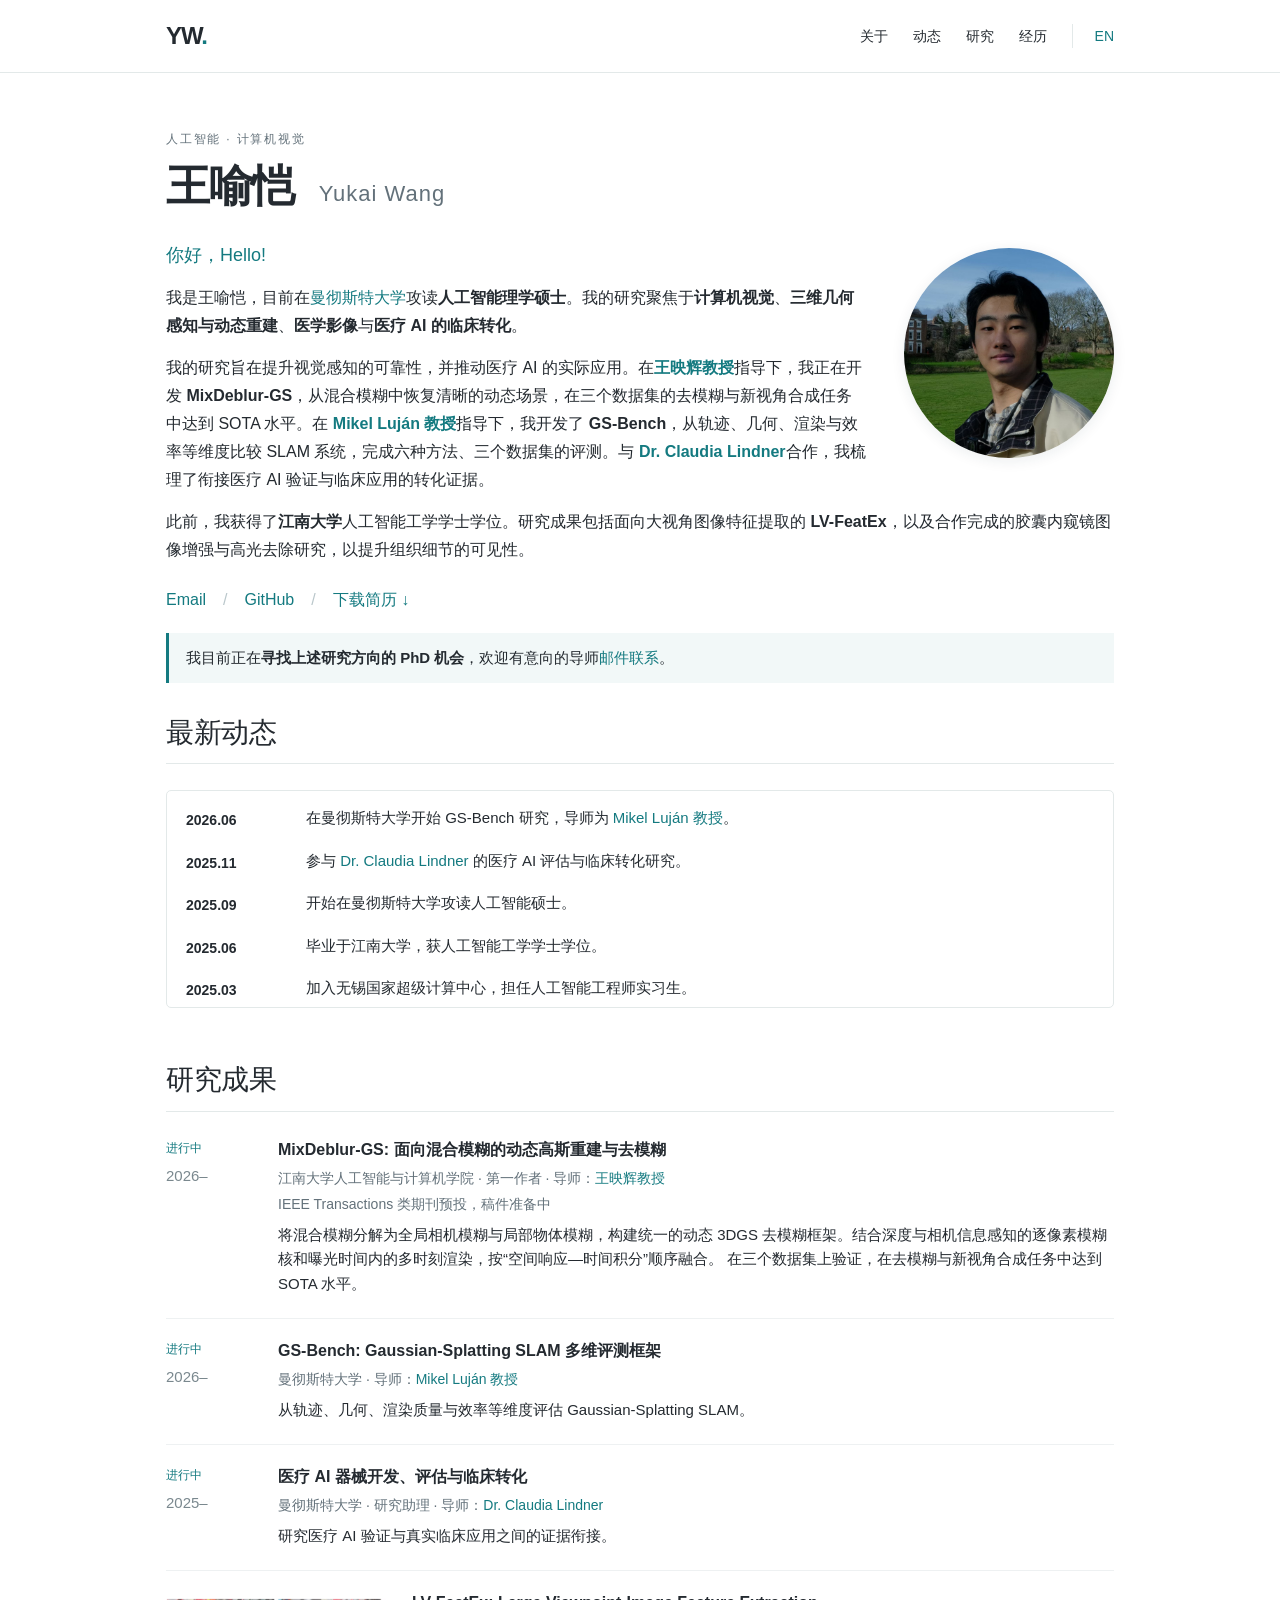
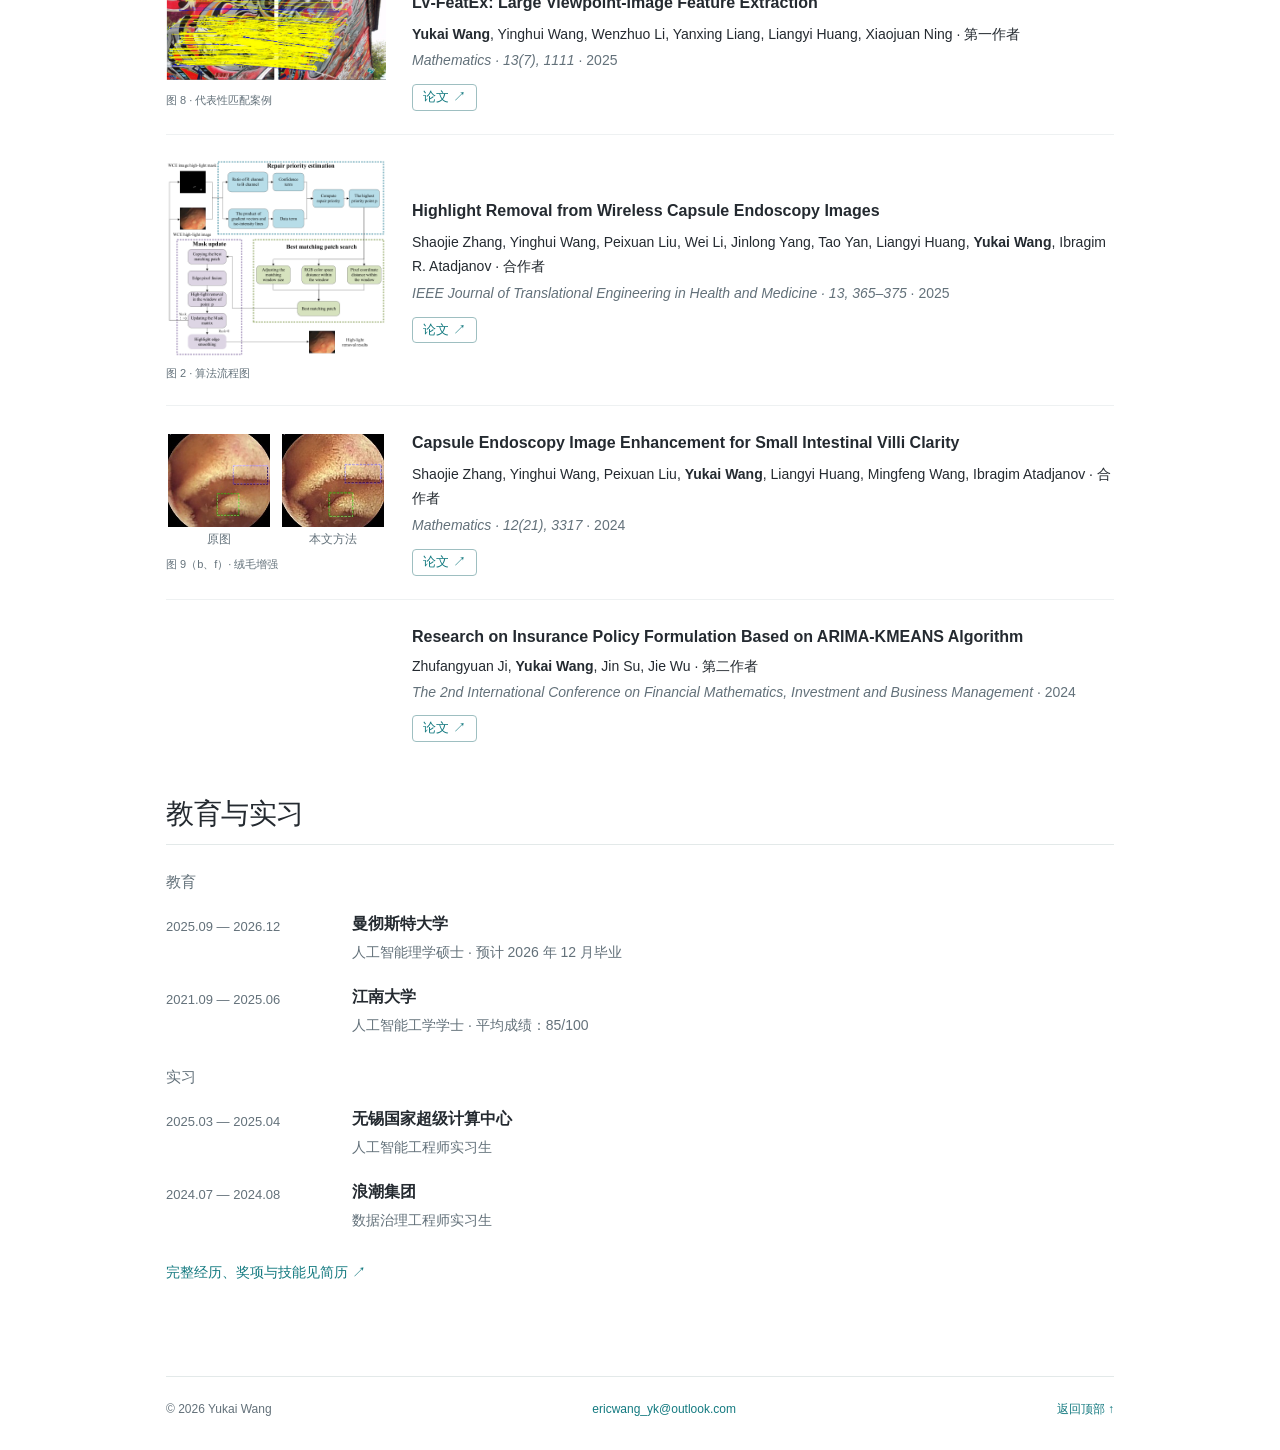
==== commit 15e7ba63: "Link Mikel Lujan to university listed homepage" ====
--- a/zh.html
+++ b/zh.html
@@ -3,7 +3,7 @@
 <body><a class="skip" href="#main">跳转至正文</a><header class="topbar"><nav aria-label="主导航"><a class="wordmark" href="#about">YW<span>.</span></a><div class="navlinks"><a href="#about">关于</a><a href="#news">动态</a><a href="#publications">研究</a><a href="#experience">经历</a><a class="language" href="index.html" lang="en" aria-label="Switch to English">EN</a></div></nav></header><main id="main"><section id="about" class="intro"><div class="heading"><p class="eyebrow">人工智能 · 计算机视觉</p><h1><strong>王喻恺</strong> <span class="native">Yukai Wang</span></h1></div>
  <div class="portrait portrait-flip" tabindex="0" role="img" aria-label="王喻恺的户外照片；鼠标悬停或键盘聚焦可翻转查看大头照。"><div class="portrait-inner"><span class="portrait-face portrait-front"><img src="portrait-outdoor.jpg?v=20261022-garden" alt="" aria-hidden="true" width="210" height="210"></span><img class="portrait-face portrait-back" src="portrait.jpg" alt="" aria-hidden="true" width="210" height="210"></div></div>
  <div class="bio"><p class="hello">你好，Hello!</p><p>我是王喻恺，目前在<a href="https://www.manchester.ac.uk/">曼彻斯特大学</a>攻读<strong>人工智能理学硕士</strong>。我的研究聚焦于<strong>计算机视觉</strong>、<strong>三维几何感知与动态重建</strong>、<strong>医学影像</strong>与<strong>医疗 AI 的临床转化</strong>。</p>
- <p>我的研究旨在提升视觉感知的可靠性，并推动医疗 AI 的实际应用。在<strong><a href="https://ai.jiangnan.edu.cn/info/1008/2056.htm">王映辉教授</a></strong>指导下，我正在开发 <strong>MixDeblur-GS</strong>，从混合模糊中恢复清晰的动态场景，在三个数据集的去模糊与新视角合成任务中达到 SOTA 水平。在 <strong>Mikel Luján 教授</strong>指导下，我开发了 <strong>GS-Bench</strong>，从轨迹、几何、渲染与效率等维度比较 SLAM 系统，完成六种方法、三个数据集的评测。与 <strong><a href="https://personalpages.manchester.ac.uk/staff/claudia.lindner/">Dr. Claudia Lindner</a></strong>合作，我梳理了衔接医疗 AI 验证与临床应用的转化证据。</p>
+ <p>我的研究旨在提升视觉感知的可靠性，并推动医疗 AI 的实际应用。在<strong><a href="https://ai.jiangnan.edu.cn/info/1008/2056.htm">王映辉教授</a></strong>指导下，我正在开发 <strong>MixDeblur-GS</strong>，从混合模糊中恢复清晰的动态场景，在三个数据集的去模糊与新视角合成任务中达到 SOTA 水平。在 <strong><a href="https://apt.cs.manchester.ac.uk/people/mlujan/">Mikel Luján 教授</a></strong>指导下，我开发了 <strong>GS-Bench</strong>，从轨迹、几何、渲染与效率等维度比较 SLAM 系统，完成六种方法、三个数据集的评测。与 <strong><a href="https://personalpages.manchester.ac.uk/staff/claudia.lindner/">Dr. Claudia Lindner</a></strong>合作，我梳理了衔接医疗 AI 验证与临床应用的转化证据。</p>
  <p>此前，我获得了<strong>江南大学</strong>人工智能工学学士学位。研究成果包括面向大视角图像特征提取的 <strong>LV-FeatEx</strong>，以及合作完成的胶囊内窥镜图像增强与高光去除研究，以提升组织细节的可见性。</p></div>
  <div class="contact"><a href="mailto:ericwang_yk@outlook.com">Email</a><span>/</span><a href="https://github.com/Ericwangyk">GitHub</a><span>/</span><a href="Yukai_Wang.pdf" download>下载简历 <span aria-hidden="true">↓</span></a></div>
- <p class="phd-notice">我目前正在<strong>寻找上述研究方向的 PhD 机会</strong>，欢迎有意向的导师<a href="mailto:ericwang_yk@outlook.com">邮件联系</a>。</p></section><section id="news"><h2>最新动态</h2><div class="news-list" tabindex="0" role="region" aria-label="最新动态，可上下滚动"><div class="news-row"><time>2026.06</time><p>在曼彻斯特大学开始 GS-Bench 研究，导师为 Mikel Luján 教授。</p></div><div class="news-row"><time>2025.11</time><p>参与 <a href="https://personalpages.manchester.ac.uk/staff/claudia.lindner/">Dr. Claudia Lindner</a> 的医疗 AI 评估与临床转化研究。</p></div><div class="news-row"><time>2025.09</time><p>开始在曼彻斯特大学攻读人工智能硕士。</p></div><div class="news-row"><time>2025.06</time><p>毕业于江南大学，获人工智能工学学士学位。</p></div><div class="news-row"><time>2025.03</time><p>加入无锡国家超级计算中心，担任人工智能工程师实习生。</p></div><div class="news-row"><time>2024.07</time><p>加入浪潮集团，担任数据治理工程师实习生。</p></div></div></section><section id="publications"><h2>研究成果</h2><span id="research" class="anchor"></span><article class="publication"><div class="research-label"><span>进行中</span><time>2026–</time></div><div><h3>MixDeblur-GS: 面向混合模糊的动态高斯重建与去模糊</h3><p class="meta">江南大学人工智能与计算机学院 · 第一作者 · 导师：<a href="https://ai.jiangnan.edu.cn/info/1008/2056.htm">王映辉教授</a></p><p class="meta">IEEE Transactions 类期刊预投，稿件准备中</p><p class="research-brief">将混合模糊分解为全局相机模糊与局部物体模糊，构建统一的动态 3DGS 去模糊框架。结合深度与相机信息感知的逐像素模糊核和曝光时间内的多时刻渲染，按“空间响应—时间积分”顺序融合。 在三个数据集上验证，在去模糊与新视角合成任务中达到 SOTA 水平。</p></div></article><article class="publication"><div class="research-label"><span>进行中</span><time>2026–</time></div><div><h3>GS-Bench: Gaussian-Splatting SLAM 多维评测框架</h3><p class="meta">曼彻斯特大学 · 导师：Mikel Luján 教授</p><p class="research-brief">从轨迹、几何、渲染质量与效率等维度评估 Gaussian-Splatting SLAM。</p></div></article><article class="publication"><div class="research-label"><span>进行中</span><time>2025–</time></div><div><h3>医疗 AI 器械开发、评估与临床转化</h3><p class="meta">曼彻斯特大学 · 研究助理 · 导师：<a href="https://personalpages.manchester.ac.uk/staff/claudia.lindner/">Dr. Claudia Lindner</a></p><p class="research-brief">研究医疗 AI 验证与真实临床应用之间的证据衔接。</p></div></article><article class="publication illustrated"><figure class="paper-figure"><a href="lv-featex.png" target="_blank" rel="noopener" aria-label="查看大图：不同视角下的特征匹配"><img src="lv-teaser.png" alt="LV-FeatEx 在不同视角下匹配同一涂鸦场景" loading="lazy" width="550" height="205"></a><figcaption><a href="https://www.mdpi.com/2227-7390/13/7/1111">图 8 · 代表性匹配案例</a></figcaption></figure><div><h3><a href="https://doi.org/10.3390/math13071111">LV-FeatEx: Large Viewpoint-Image Feature Extraction</a></h3><p class="authors"><strong>Yukai Wang</strong>, Yinghui Wang, Wenzhuo Li, Yanxing Liang, Liangyi Huang, Xiaojuan Ning · 第一作者</p><p class="meta"><em>Mathematics · 13(7), 1111</em> · 2025</p><a class="paper-link" href="https://doi.org/10.3390/math13071111">论文 ↗</a></div></article><article class="publication illustrated"><figure class="paper-figure"><a href="highlight-flow.png" target="_blank" rel="noopener" aria-label="查看大图：内窥镜高光去除方法对比"><img src="highlight-flow.png" alt="胶囊内窥镜高光去除算法流程图" loading="lazy" width="1016" height="912"></a><figcaption><a href="https://doi.org/10.1109/JTEHM.2025.3591236">图 2 · 算法流程图</a></figcaption></figure><div><h3><a href="https://doi.org/10.1109/JTEHM.2025.3591236">Highlight Removal from Wireless Capsule Endoscopy Images</a></h3><p class="authors">Shaojie Zhang, Yinghui Wang, Peixuan Liu, Wei Li, Jinlong Yang, Tao Yan, Liangyi Huang, <strong>Yukai Wang</strong>, Ibragim R. Atadjanov · 合作者</p><p class="meta"><em>IEEE Journal of Translational Engineering in Health and Medicine · 13, 365–375</em> · 2025</p><a class="paper-link" href="https://doi.org/10.1109/JTEHM.2025.3591236">论文 ↗</a></div></article><article class="publication illustrated"><figure class="paper-figure"><a href="villi.png" target="_blank" rel="noopener" aria-label="查看大图：小肠绒毛原始图像与增强结果"><span class="preview-pair"><span class="preview-panel"><img src="villi-before.png" alt="原图" loading="lazy"><span>原图</span></span><span class="preview-panel"><img src="villi-after.png" alt="本文方法" loading="lazy"><span>本文方法</span></span></span></a><figcaption><a href="https://doi.org/10.3390/math12213317">图 9（b、f）· 绒毛增强</a></figcaption></figure><div><h3><a href="https://www.mdpi.com/2227-7390/12/21/3317">Capsule Endoscopy Image Enhancement for Small Intestinal Villi Clarity</a></h3><p class="authors">Shaojie Zhang, Yinghui Wang, Peixuan Liu, <strong>Yukai Wang</strong>, Liangyi Huang, Mingfeng Wang, Ibragim Atadjanov · 合作者</p><p class="meta"><em>Mathematics · 12(21), 3317</em> · 2024</p><a class="paper-link" href="https://www.mdpi.com/2227-7390/12/21/3317">论文 ↗</a></div></article><article class="publication text-only"><div><h3><a href="https://doi.org/10.54097/491e2j22">Research on Insurance Policy Formulation Based on ARIMA-KMEANS Algorithm</a></h3><p class="authors">Zhufangyuan Ji, <strong>Yukai Wang</strong>, Jin Su, Jie Wu · 第二作者</p><p class="meta"><em>The 2nd International Conference on Financial Mathematics, Investment and Business Management</em> · 2024</p><a class="paper-link" href="https://doi.org/10.54097/491e2j22">论文 ↗</a></div></article></section><section id="experience"><h2>教育与实习</h2><h3 class="group-heading">教育</h3><article class="timeline-row compact"><time>2025.09 — 2026.12</time><div><h3>曼彻斯特大学</h3><p class="meta">人工智能理学硕士 · 预计 2026 年 12 月毕业</p></div></article><article class="timeline-row compact"><time>2021.09 — 2025.06</time><div><h3>江南大学</h3><p class="meta">人工智能工学学士 · 平均成绩：85/100</p></div></article><h3 class="group-heading">实习</h3><article class="timeline-row compact"><time>2025.03 — 2025.04</time><div><h3>无锡国家超级计算中心</h3><p class="meta">人工智能工程师实习生</p></div></article><article class="timeline-row compact"><time>2024.07 — 2024.08</time><div><h3>浪潮集团</h3><p class="meta">数据治理工程师实习生</p></div></article><p class="cv-note"><a href="Yukai_Wang.pdf">完整经历、奖项与技能见简历 ↗</a></p></section></main><footer><span>© 2026 Yukai Wang</span><a href="mailto:ericwang_yk@outlook.com">ericwang_yk@outlook.com</a><a href="#about">返回顶部 ↑</a></footer></body></html>+ <p class="phd-notice">我目前正在<strong>寻找上述研究方向的 PhD 机会</strong>，欢迎有意向的导师<a href="mailto:ericwang_yk@outlook.com">邮件联系</a>。</p></section><section id="news"><h2>最新动态</h2><div class="news-list" tabindex="0" role="region" aria-label="最新动态，可上下滚动"><div class="news-row"><time>2026.06</time><p>在曼彻斯特大学开始 GS-Bench 研究，导师为 <a href="https://apt.cs.manchester.ac.uk/people/mlujan/">Mikel Luján 教授</a>。</p></div><div class="news-row"><time>2025.11</time><p>参与 <a href="https://personalpages.manchester.ac.uk/staff/claudia.lindner/">Dr. Claudia Lindner</a> 的医疗 AI 评估与临床转化研究。</p></div><div class="news-row"><time>2025.09</time><p>开始在曼彻斯特大学攻读人工智能硕士。</p></div><div class="news-row"><time>2025.06</time><p>毕业于江南大学，获人工智能工学学士学位。</p></div><div class="news-row"><time>2025.03</time><p>加入无锡国家超级计算中心，担任人工智能工程师实习生。</p></div><div class="news-row"><time>2024.07</time><p>加入浪潮集团，担任数据治理工程师实习生。</p></div></div></section><section id="publications"><h2>研究成果</h2><span id="research" class="anchor"></span><article class="publication"><div class="research-label"><span>进行中</span><time>2026–</time></div><div><h3>MixDeblur-GS: 面向混合模糊的动态高斯重建与去模糊</h3><p class="meta">江南大学人工智能与计算机学院 · 第一作者 · 导师：<a href="https://ai.jiangnan.edu.cn/info/1008/2056.htm">王映辉教授</a></p><p class="meta">IEEE Transactions 类期刊预投，稿件准备中</p><p class="research-brief">将混合模糊分解为全局相机模糊与局部物体模糊，构建统一的动态 3DGS 去模糊框架。结合深度与相机信息感知的逐像素模糊核和曝光时间内的多时刻渲染，按“空间响应—时间积分”顺序融合。 在三个数据集上验证，在去模糊与新视角合成任务中达到 SOTA 水平。</p></div></article><article class="publication"><div class="research-label"><span>进行中</span><time>2026–</time></div><div><h3>GS-Bench: Gaussian-Splatting SLAM 多维评测框架</h3><p class="meta">曼彻斯特大学 · 导师：<a href="https://apt.cs.manchester.ac.uk/people/mlujan/">Mikel Luján 教授</a></p><p class="research-brief">从轨迹、几何、渲染质量与效率等维度评估 Gaussian-Splatting SLAM。</p></div></article><article class="publication"><div class="research-label"><span>进行中</span><time>2025–</time></div><div><h3>医疗 AI 器械开发、评估与临床转化</h3><p class="meta">曼彻斯特大学 · 研究助理 · 导师：<a href="https://personalpages.manchester.ac.uk/staff/claudia.lindner/">Dr. Claudia Lindner</a></p><p class="research-brief">研究医疗 AI 验证与真实临床应用之间的证据衔接。</p></div></article><article class="publication illustrated"><figure class="paper-figure"><a href="lv-featex.png" target="_blank" rel="noopener" aria-label="查看大图：不同视角下的特征匹配"><img src="lv-teaser.png" alt="LV-FeatEx 在不同视角下匹配同一涂鸦场景" loading="lazy" width="550" height="205"></a><figcaption><a href="https://www.mdpi.com/2227-7390/13/7/1111">图 8 · 代表性匹配案例</a></figcaption></figure><div><h3><a href="https://doi.org/10.3390/math13071111">LV-FeatEx: Large Viewpoint-Image Feature Extraction</a></h3><p class="authors"><strong>Yukai Wang</strong>, Yinghui Wang, Wenzhuo Li, Yanxing Liang, Liangyi Huang, Xiaojuan Ning · 第一作者</p><p class="meta"><em>Mathematics · 13(7), 1111</em> · 2025</p><a class="paper-link" href="https://doi.org/10.3390/math13071111">论文 ↗</a></div></article><article class="publication illustrated"><figure class="paper-figure"><a href="highlight-flow.png" target="_blank" rel="noopener" aria-label="查看大图：内窥镜高光去除方法对比"><img src="highlight-flow.png" alt="胶囊内窥镜高光去除算法流程图" loading="lazy" width="1016" height="912"></a><figcaption><a href="https://doi.org/10.1109/JTEHM.2025.3591236">图 2 · 算法流程图</a></figcaption></figure><div><h3><a href="https://doi.org/10.1109/JTEHM.2025.3591236">Highlight Removal from Wireless Capsule Endoscopy Images</a></h3><p class="authors">Shaojie Zhang, Yinghui Wang, Peixuan Liu, Wei Li, Jinlong Yang, Tao Yan, Liangyi Huang, <strong>Yukai Wang</strong>, Ibragim R. Atadjanov · 合作者</p><p class="meta"><em>IEEE Journal of Translational Engineering in Health and Medicine · 13, 365–375</em> · 2025</p><a class="paper-link" href="https://doi.org/10.1109/JTEHM.2025.3591236">论文 ↗</a></div></article><article class="publication illustrated"><figure class="paper-figure"><a href="villi.png" target="_blank" rel="noopener" aria-label="查看大图：小肠绒毛原始图像与增强结果"><span class="preview-pair"><span class="preview-panel"><img src="villi-before.png" alt="原图" loading="lazy"><span>原图</span></span><span class="preview-panel"><img src="villi-after.png" alt="本文方法" loading="lazy"><span>本文方法</span></span></span></a><figcaption><a href="https://doi.org/10.3390/math12213317">图 9（b、f）· 绒毛增强</a></figcaption></figure><div><h3><a href="https://www.mdpi.com/2227-7390/12/21/3317">Capsule Endoscopy Image Enhancement for Small Intestinal Villi Clarity</a></h3><p class="authors">Shaojie Zhang, Yinghui Wang, Peixuan Liu, <strong>Yukai Wang</strong>, Liangyi Huang, Mingfeng Wang, Ibragim Atadjanov · 合作者</p><p class="meta"><em>Mathematics · 12(21), 3317</em> · 2024</p><a class="paper-link" href="https://www.mdpi.com/2227-7390/12/21/3317">论文 ↗</a></div></article><article class="publication text-only"><div><h3><a href="https://doi.org/10.54097/491e2j22">Research on Insurance Policy Formulation Based on ARIMA-KMEANS Algorithm</a></h3><p class="authors">Zhufangyuan Ji, <strong>Yukai Wang</strong>, Jin Su, Jie Wu · 第二作者</p><p class="meta"><em>The 2nd International Conference on Financial Mathematics, Investment and Business Management</em> · 2024</p><a class="paper-link" href="https://doi.org/10.54097/491e2j22">论文 ↗</a></div></article></section><section id="experience"><h2>教育与实习</h2><h3 class="group-heading">教育</h3><article class="timeline-row compact"><time>2025.09 — 2026.12</time><div><h3>曼彻斯特大学</h3><p class="meta">人工智能理学硕士 · 预计 2026 年 12 月毕业</p></div></article><article class="timeline-row compact"><time>2021.09 — 2025.06</time><div><h3>江南大学</h3><p class="meta">人工智能工学学士 · 平均成绩：85/100</p></div></article><h3 class="group-heading">实习</h3><article class="timeline-row compact"><time>2025.03 — 2025.04</time><div><h3>无锡国家超级计算中心</h3><p class="meta">人工智能工程师实习生</p></div></article><article class="timeline-row compact"><time>2024.07 — 2024.08</time><div><h3>浪潮集团</h3><p class="meta">数据治理工程师实习生</p></div></article><p class="cv-note"><a href="Yukai_Wang.pdf">完整经历、奖项与技能见简历 ↗</a></p></section></main><footer><span>© 2026 Yukai Wang</span><a href="mailto:ericwang_yk@outlook.com">ericwang_yk@outlook.com</a><a href="#about">返回顶部 ↑</a></footer></body></html>
